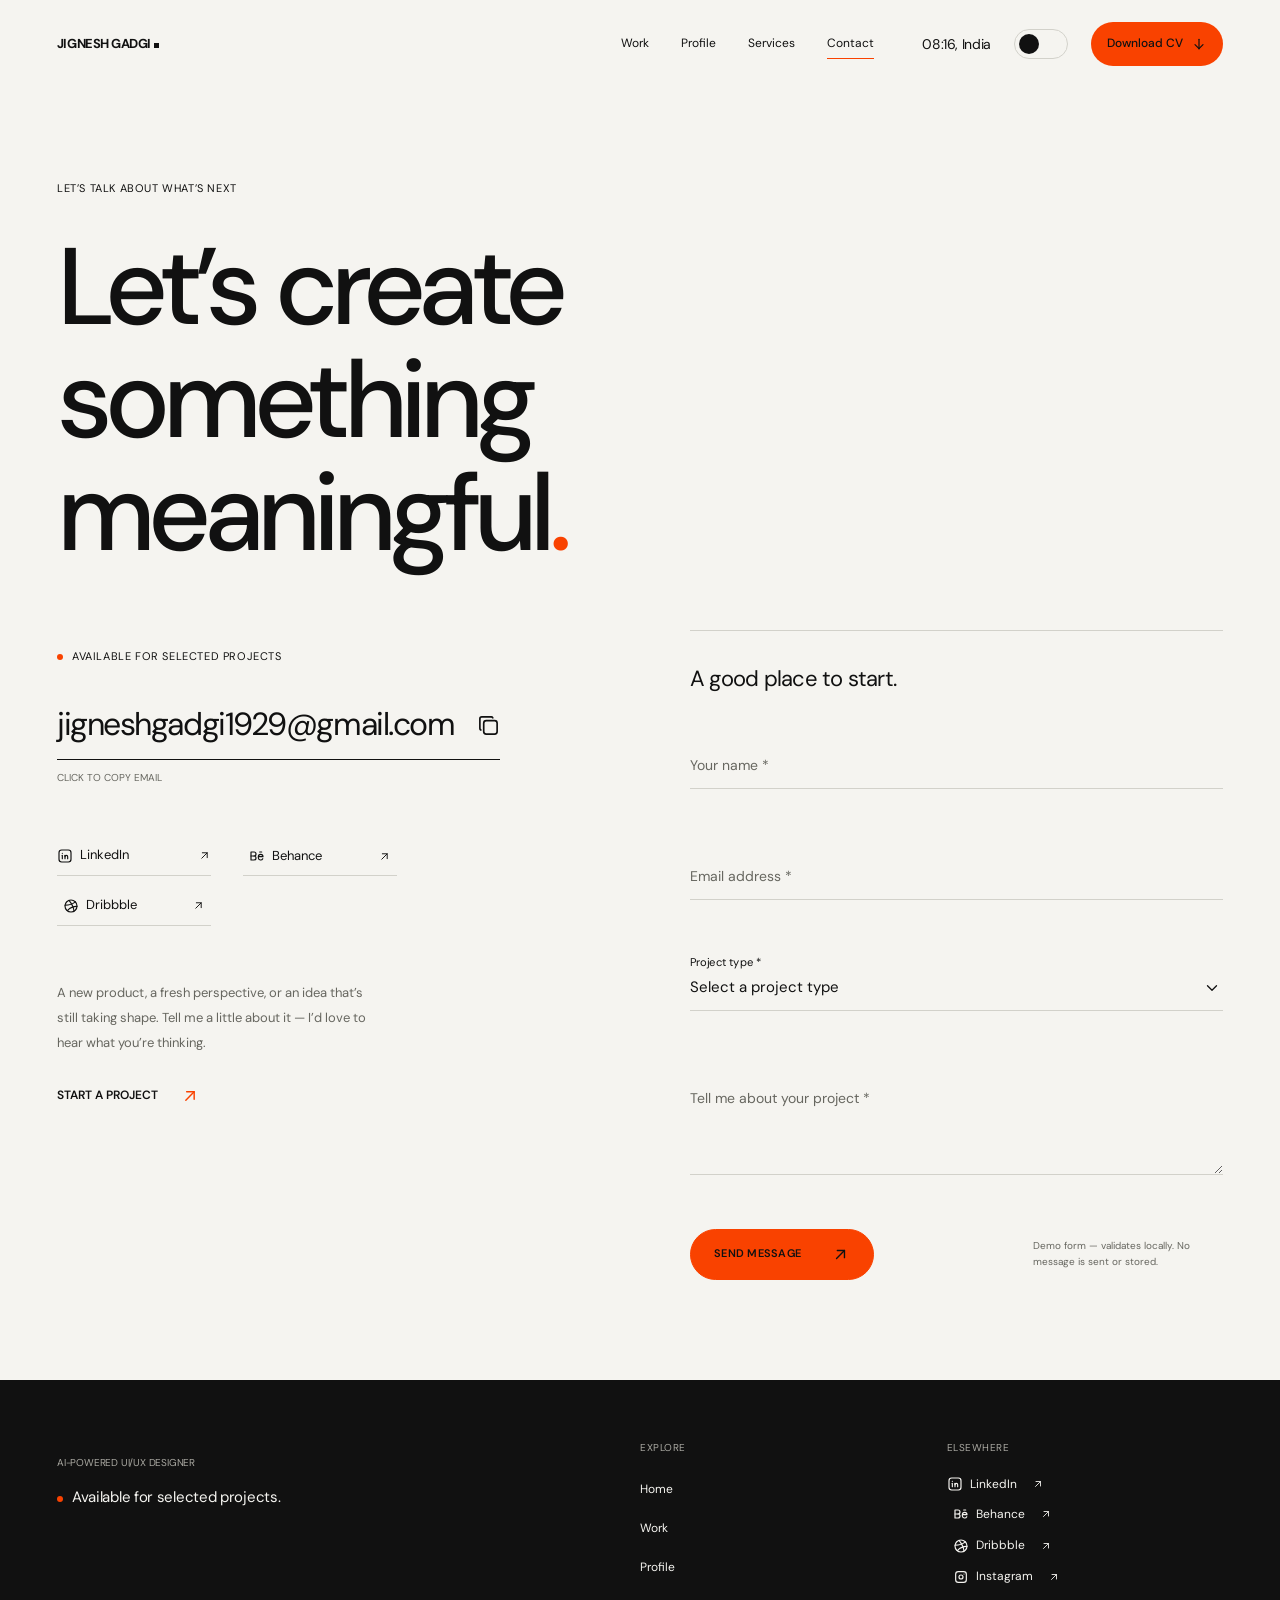
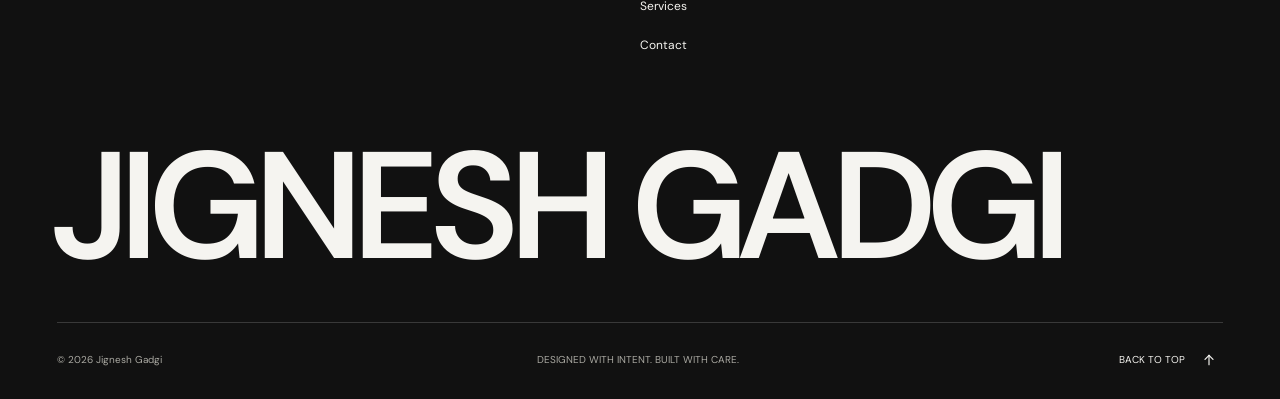
==== contact.html @ 5750a881 "first commnet" ====
<!doctype html>
<html lang="en"><head><meta charset="utf-8"><meta name="viewport" content="width=device-width,initial-scale=1"><meta name="theme-color" content="#f5f4f0"><script src="js/theme.js"></script><title>Contact — Jignesh Gadgi</title><meta name="description" content="Have a product, website, or mobile experience in mind? Start a conversation with UI/UX designer Jignesh Gadgi."><link rel="canonical" href="https://example.com/contact.html"><meta property="og:type" content="website"><meta property="og:site_name" content="Jignesh Gadgi"><meta property="og:title" content="Contact — Jignesh Gadgi"><meta property="og:description" content="Have a product, website, or mobile experience in mind? Start a conversation with UI/UX designer Jignesh Gadgi."><meta property="og:url" content="https://example.com/contact.html"><meta property="og:image" content="https://example.com/assets/images/social-preview.png"><meta property="og:image:width" content="1200"><meta property="og:image:height" content="630"><meta name="twitter:card" content="summary_large_image"><meta name="twitter:title" content="Contact — Jignesh Gadgi"><meta name="twitter:description" content="Have a product, website, or mobile experience in mind? Start a conversation with UI/UX designer Jignesh Gadgi."><meta name="twitter:image" content="https://example.com/assets/images/social-preview.png"><link rel="icon" href="assets/icons/favicon.svg" type="image/svg+xml"><link rel="preload" href="assets/fonts/dm-sans-medium.woff2" as="font" type="font/woff2" crossorigin><link rel="stylesheet" href="css/reset.css"><link rel="stylesheet" href="css/variables.css"><link rel="stylesheet" href="css/global.css"><link rel="stylesheet" href="css/navigation.css"><link rel="stylesheet" href="css/hero.css"><link rel="stylesheet" href="css/projects.css"><link rel="stylesheet" href="css/services.css"><link rel="stylesheet" href="css/profile.css"><link rel="stylesheet" href="css/contact.css"><link rel="stylesheet" href="css/footer.css"><link rel="stylesheet" href="css/responsive.css"><link rel="stylesheet" href="css/theme.css"><link rel="stylesheet" href="css/case-study.css"><link rel="stylesheet" href="css/icons.css"><link rel="stylesheet" href="css/selected-work.css">
<script type="application/ld+json">{"@context":"https://schema.org","@type":"Person","name":"Jignesh Gadgi","jobTitle":"AI-Powered UI/UX Designer","url":"https://example.com","sameAs":["https://www.linkedin.com/in/jignesh-ui-ux"],"knowsAbout":["User experience design","Product design","Design systems","Interaction design"]}</script>
<script defer src="assets/vendor/gsap.min.js"></script><script defer src="assets/vendor/ScrollTrigger.min.js"></script><script defer src="js/content.js"></script><script defer src="js/utils.js"></script><script defer src="js/navigation.js"></script><script defer src="js/animations.js"></script><script defer src="js/cursor.js"></script><script defer src="js/scroll.js"></script><script defer src="js/projects.js"></script><script defer src="js/transitions.js"></script><script defer src="js/clock.js"></script><script defer src="js/main.js"></script><noscript><style>.theme-toggle{display:none}@media(max-width:767px){.menu-toggle{display:none}.desktop-nav{display:flex;gap:12px;margin:0}.desktop-nav .nav-link{font-size:10px}.header-inner{gap:12px}}</style></noscript></head>
<body data-page="contact"><a class="skip-link" href="#main">Skip to content</a><div class="scroll-progress" aria-hidden="true"></div>
  <header class="site-header"><div class="container header-inner"><a class="wordmark" href="index.html" aria-label="Jignesh Gadgi — Home">JIGNESH GADGI<span class="wordmark-dot" aria-hidden="true"></span></a>
  <nav class="desktop-nav" aria-label="Main navigation"><a class="nav-link" href="work.html">Work</a><a class="nav-link" href="profile.html">Profile</a><a class="nav-link" href="services.html">Services</a><a class="nav-link" href="contact.html" aria-current="page">Contact</a></nav>
  <div class="header-tools"><p class="location-clock" data-location-clock aria-label="Local time in India"><time>--:--</time>, <span data-location>India</span></p><button class="theme-toggle" type="button" role="switch" aria-checked="false" aria-label="Dark mode" data-theme-toggle><span class="theme-track" aria-hidden="true"><span class="theme-thumb"></span></span></button><button class="header-cv" type="button" data-cv-unavailable title="CV coming soon">Download CV<svg aria-hidden="true" focusable="false"
  xmlns="http://www.w3.org/2000/svg"
  width="24"
  height="24"
  viewBox="0 0 24 24"
  fill="none"
  stroke="currentColor"
  stroke-width="2"
  stroke-linecap="round"
  stroke-linejoin="round"
  class="tabler-icon icon icon-tabler icons-tabler-outline icon-tabler-arrow-down"
>
  <path stroke="none" d="M0 0h24v24H0z" fill="none"/>
  <path d="M12 5l0 14" />
  <path d="M18 13l-6 6" />
  <path d="M6 13l6 6" />
</svg></button></div>
  <button class="menu-toggle" type="button" aria-expanded="false" aria-controls="mobile-menu" aria-label="Open navigation menu"><span class="menu-plus" aria-hidden="true"><svg aria-hidden="true" focusable="false"
  xmlns="http://www.w3.org/2000/svg"
  width="24"
  height="24"
  viewBox="0 0 24 24"
  fill="none"
  stroke="currentColor"
  stroke-width="2"
  stroke-linecap="round"
  stroke-linejoin="round"
  class="tabler-icon icon icon-tabler icons-tabler-outline icon-tabler-plus"
>
  <path stroke="none" d="M0 0h24v24H0z" fill="none"/>
  <path d="M12 5l0 14" />
  <path d="M5 12l14 0" />
</svg></span> MENU</button></div></header>
  <div class="mobile-menu" id="mobile-menu" hidden><nav aria-label="Mobile navigation"><a class="mobile-link" href="work.html"><span>Work</span><span class="eyebrow">01</span></a><a class="mobile-link" href="profile.html"><span>Profile</span><span class="eyebrow">02</span></a><a class="mobile-link" href="services.html"><span>Services</span><span class="eyebrow">03</span></a><a class="mobile-link" href="contact.html" aria-current="page"><span>Contact</span><span class="eyebrow">04</span></a></nav><div class="mobile-menu-bottom"><p class="eyebrow"><span class="dot"></span>AVAILABLE FOR<br>SELECTED PROJECTS</p><p class="eyebrow">THOUGHTFUL DESIGN.<br>HUMAN AT HEART.</p></div></div><div class="page-wipe" aria-hidden="true">JG.</div><div class="cursor" aria-hidden="true"></div><main id="main" tabindex="-1"><section class="page-intro contact-intro container"><p class="eyebrow ">LET’S TALK ABOUT WHAT’S NEXT</p><h1 class="contact-title"><span class="line-mask"><span class="line-inner">Let’s create</span></span><span class="line-mask"><span class="line-inner">something</span></span><span class="line-mask"><span class="line-inner">meaningful<span style="color:var(--accent)">.</span></span></span></h1></section><div class="contact-layout container"><section class="contact-aside" aria-label="Contact details"><p class="eyebrow "><span class="dot" style="background:var(--accent)"></span>AVAILABLE FOR SELECTED PROJECTS</p><button class="email-button" type="button" data-copy-email data-cursor="COPY" aria-label="Copy email address jigneshgadgi1929@gmail.com">jigneshgadgi1929@gmail.com<svg aria-hidden="true" focusable="false"
  xmlns="http://www.w3.org/2000/svg"
  width="24"
  height="24"
  viewBox="0 0 24 24"
  fill="none"
  stroke="currentColor"
  stroke-width="2"
  stroke-linecap="round"
  stroke-linejoin="round"
  class="tabler-icon icon icon-tabler icons-tabler-outline icon-tabler-copy"
>
  <path stroke="none" d="M0 0h24v24H0z" fill="none"/>
  <path d="M7 7m0 2.667a2.667 2.667 0 0 1 2.667 -2.667h8.666a2.667 2.667 0 0 1 2.667 2.667v8.666a2.667 2.667 0 0 1 -2.667 2.667h-8.666a2.667 2.667 0 0 1 -2.667 -2.667z" />
  <path d="M4.012 16.737a2.005 2.005 0 0 1 -1.012 -1.737v-10c0 -1.1 .9 -2 2 -2h10c.75 0 1.158 .385 1.5 1" />
</svg></button><span class="copy-feedback" role="status">CLICK TO COPY EMAIL</span><div class="contact-socials"><a class="social-link" href="https://www.linkedin.com/in/jignesh-ui-ux" target="_blank" rel="noopener noreferrer"><span class="social-name"><svg aria-hidden="true" focusable="false"
  xmlns="http://www.w3.org/2000/svg"
  width="24"
  height="24"
  viewBox="0 0 24 24"
  fill="none"
  stroke="currentColor"
  stroke-width="2"
  stroke-linecap="round"
  stroke-linejoin="round"
  class="tabler-icon icon icon-tabler icons-tabler-outline icon-tabler-brand-linkedin"
>
  <path stroke="none" d="M0 0h24v24H0z" fill="none"/>
  <path d="M8 11v5" />
  <path d="M8 8v.01" />
  <path d="M12 16v-5" />
  <path d="M16 16v-3a2 2 0 1 0 -4 0" />
  <path d="M3 7a4 4 0 0 1 4 -4h10a4 4 0 0 1 4 4v10a4 4 0 0 1 -4 4h-10a4 4 0 0 1 -4 -4z" />
</svg>LinkedIn</span><span class="arrow" aria-hidden="true"><svg aria-hidden="true" focusable="false"
  xmlns="http://www.w3.org/2000/svg"
  width="24"
  height="24"
  viewBox="0 0 24 24"
  fill="none"
  stroke="currentColor"
  stroke-width="2"
  stroke-linecap="round"
  stroke-linejoin="round"
  class="tabler-icon icon icon-tabler icons-tabler-outline icon-tabler-arrow-up-right"
>
  <path stroke="none" d="M0 0h24v24H0z" fill="none"/>
  <path d="M17 7l-10 10" />
  <path d="M8 7l9 0l0 9" />
</svg></span><span class="sr-only"> (opens in new tab)</span></a><button type="button" class="social-link" data-social-placeholder="Behance" aria-label="Behance profile, coming soon"><span class="social-name"><svg aria-hidden="true" focusable="false"
  xmlns="http://www.w3.org/2000/svg"
  width="24"
  height="24"
  viewBox="0 0 24 24"
  fill="none"
  stroke="currentColor"
  stroke-width="2"
  stroke-linecap="round"
  stroke-linejoin="round"
  class="tabler-icon icon icon-tabler icons-tabler-outline icon-tabler-brand-behance"
>
  <path stroke="none" d="M0 0h24v24H0z" fill="none"/>
  <path d="M3 18v-12h4.5a3 3 0 0 1 0 6a3 3 0 0 1 0 6h-4.5" />
  <path d="M3 12l4.5 0" />
  <path d="M14 13h7a3.5 3.5 0 0 0 -7 0v2a3.5 3.5 0 0 0 6.64 1" />
  <path d="M16 6l3 0" />
</svg>Behance</span><span class="arrow" aria-hidden="true"><svg aria-hidden="true" focusable="false"
  xmlns="http://www.w3.org/2000/svg"
  width="24"
  height="24"
  viewBox="0 0 24 24"
  fill="none"
  stroke="currentColor"
  stroke-width="2"
  stroke-linecap="round"
  stroke-linejoin="round"
  class="tabler-icon icon icon-tabler icons-tabler-outline icon-tabler-arrow-up-right"
>
  <path stroke="none" d="M0 0h24v24H0z" fill="none"/>
  <path d="M17 7l-10 10" />
  <path d="M8 7l9 0l0 9" />
</svg></span></button><button type="button" class="social-link" data-social-placeholder="Dribbble" aria-label="Dribbble profile, coming soon"><span class="social-name"><svg aria-hidden="true" focusable="false"
  xmlns="http://www.w3.org/2000/svg"
  width="24"
  height="24"
  viewBox="0 0 24 24"
  fill="none"
  stroke="currentColor"
  stroke-width="2"
  stroke-linecap="round"
  stroke-linejoin="round"
  class="tabler-icon icon icon-tabler icons-tabler-outline icon-tabler-brand-dribbble"
>
  <path stroke="none" d="M0 0h24v24H0z" fill="none"/>
  <path d="M12 12m-9 0a9 9 0 1 0 18 0a9 9 0 1 0 -18 0" />
  <path d="M9 3.6c5 6 7 10.5 7.5 16.2" />
  <path d="M6.4 19c3.5 -3.5 6 -6.5 14.5 -6.4" />
  <path d="M3.1 10.75c5 0 9.814 -.38 15.314 -5" />
</svg>Dribbble</span><span class="arrow" aria-hidden="true"><svg aria-hidden="true" focusable="false"
  xmlns="http://www.w3.org/2000/svg"
  width="24"
  height="24"
  viewBox="0 0 24 24"
  fill="none"
  stroke="currentColor"
  stroke-width="2"
  stroke-linecap="round"
  stroke-linejoin="round"
  class="tabler-icon icon icon-tabler icons-tabler-outline icon-tabler-arrow-up-right"
>
  <path stroke="none" d="M0 0h24v24H0z" fill="none"/>
  <path d="M17 7l-10 10" />
  <path d="M8 7l9 0l0 9" />
</svg></span></button></div><p class="contact-note">A new product, a fresh perspective, or an idea that’s still taking shape. Tell me a little about it — I’d love to hear what you’re thinking.</p><div style="margin-top:26px"><a class="text-link" href="#contact-form">START A PROJECT<span class="arrow" aria-hidden="true"><svg aria-hidden="true" focusable="false"
  xmlns="http://www.w3.org/2000/svg"
  width="24"
  height="24"
  viewBox="0 0 24 24"
  fill="none"
  stroke="currentColor"
  stroke-width="2"
  stroke-linecap="round"
  stroke-linejoin="round"
  class="tabler-icon icon icon-tabler icons-tabler-outline icon-tabler-arrow-up-right"
>
  <path stroke="none" d="M0 0h24v24H0z" fill="none"/>
  <path d="M17 7l-10 10" />
  <path d="M8 7l9 0l0 9" />
</svg></span></a></div></section><section aria-label="Project enquiry"><form class="contact-form" id="contact-form" action="#contact-form" method="get"><p class="form-intro">A good place to start.</p><noscript><p class="notice">This demo form needs JavaScript. You can use the email address alongside it.</p></noscript><div class="form-field"><label for="name">Your name <span aria-hidden="true">*</span></label><input id="name" name="name" type="text" autocomplete="name" maxlength="100" required aria-describedby="name-error" data-error="Please enter your name."><span class="field-error" id="name-error"></span></div><div class="form-field"><label for="email">Email address <span aria-hidden="true">*</span></label><input id="email" name="email" type="email" autocomplete="email" maxlength="254" required aria-describedby="email-error" data-error="Please enter your email address."><span class="field-error" id="email-error"></span></div><div class="form-field select-field"><label for="project-type">Project type <span aria-hidden="true">*</span></label><select id="project-type" name="project-type" required aria-describedby="project-type-error" data-error="Please choose a project type."><option value="">Select a project type</option><option>UI/UX design</option><option>Product design</option><option>Web design</option><option>Mobile app design</option><option>Design systems</option><option>AI-powered design</option><option>Visual / graphic design</option><option>Something else</option></select><svg aria-hidden="true" focusable="false"
  xmlns="http://www.w3.org/2000/svg"
  width="24"
  height="24"
  viewBox="0 0 24 24"
  fill="none"
  stroke="currentColor"
  stroke-width="2"
  stroke-linecap="round"
  stroke-linejoin="round"
  class="tabler-icon icon icon-tabler icons-tabler-outline icon-tabler-chevron-down"
>
  <path stroke="none" d="M0 0h24v24H0z" fill="none"/>
  <path d="M6 9l6 6l6 -6" />
</svg><span class="field-error" id="project-type-error"></span></div><div class="form-field"><label for="message">Tell me about your project <span aria-hidden="true">*</span></label><textarea id="message" name="message" rows="3" minlength="20" maxlength="5000" required aria-describedby="message-error" data-error="Please tell me about your project."></textarea><span class="field-error" id="message-error"></span></div><div class="form-bottom"><button class="button button-primary" type="submit" disabled>SEND MESSAGE<span class="arrow" aria-hidden="true"><svg aria-hidden="true" focusable="false"
  xmlns="http://www.w3.org/2000/svg"
  width="24"
  height="24"
  viewBox="0 0 24 24"
  fill="none"
  stroke="currentColor"
  stroke-width="2"
  stroke-linecap="round"
  stroke-linejoin="round"
  class="tabler-icon icon icon-tabler icons-tabler-outline icon-tabler-arrow-up-right"
>
  <path stroke="none" d="M0 0h24v24H0z" fill="none"/>
  <path d="M17 7l-10 10" />
  <path d="M8 7l9 0l0 9" />
</svg></span></button><p>Demo form — validates locally. No message is sent or stored.</p></div></form><div class="form-success" tabindex="-1" hidden><span class="success-mark" aria-hidden="true"><svg aria-hidden="true" focusable="false"
  xmlns="http://www.w3.org/2000/svg"
  width="24"
  height="24"
  viewBox="0 0 24 24"
  fill="none"
  stroke="currentColor"
  stroke-width="2"
  stroke-linecap="round"
  stroke-linejoin="round"
  class="tabler-icon icon icon-tabler icons-tabler-outline icon-tabler-check"
>
  <path stroke="none" d="M0 0h24v24H0z" fill="none"/>
  <path d="M5 12l5 5l10 -10" />
</svg></span><h2>Your brief looks good.</h2><p>This is a frontend demo. Your details passed validation, but no message has been sent or stored. Open an email draft with your brief below, or go back to keep editing.</p><a class="button button-primary" href="mailto:jigneshgadgi1929@gmail.com" data-email-draft>OPEN EMAIL DRAFT<span class="arrow" aria-hidden="true"><svg aria-hidden="true" focusable="false"
  xmlns="http://www.w3.org/2000/svg"
  width="24"
  height="24"
  viewBox="0 0 24 24"
  fill="none"
  stroke="currentColor"
  stroke-width="2"
  stroke-linecap="round"
  stroke-linejoin="round"
  class="tabler-icon icon icon-tabler icons-tabler-outline icon-tabler-arrow-up-right"
>
  <path stroke="none" d="M0 0h24v24H0z" fill="none"/>
  <path d="M17 7l-10 10" />
  <path d="M8 7l9 0l0 9" />
</svg></span></a><button type="button" class="button button-secondary" data-reset-form>BACK TO YOUR MESSAGE<span class="arrow" aria-hidden="true"><svg aria-hidden="true" focusable="false"
  xmlns="http://www.w3.org/2000/svg"
  width="24"
  height="24"
  viewBox="0 0 24 24"
  fill="none"
  stroke="currentColor"
  stroke-width="2"
  stroke-linecap="round"
  stroke-linejoin="round"
  class="tabler-icon icon icon-tabler icons-tabler-outline icon-tabler-arrow-up-right"
>
  <path stroke="none" d="M0 0h24v24H0z" fill="none"/>
  <path d="M17 7l-10 10" />
  <path d="M8 7l9 0l0 9" />
</svg></span></button></div></section></div></main><footer class="site-footer"><div class="container"><div class="footer-top"><div class="footer-about"><p class="eyebrow ">AI-POWERED UI/UX DESIGNER</p><p><span class="dot"></span>Available for selected projects.</p></div><nav class="footer-nav" aria-label="Footer navigation"><p class="eyebrow ">EXPLORE</p><a class="nav-link" href="index.html">Home</a><a class="nav-link" href="work.html">Work</a><a class="nav-link" href="profile.html">Profile</a><a class="nav-link" href="services.html">Services</a><a class="nav-link" href="contact.html">Contact</a></nav><div class="footer-socials"><p class="eyebrow ">ELSEWHERE</p><a class="social-link" href="https://www.linkedin.com/in/jignesh-ui-ux" target="_blank" rel="noopener noreferrer"><span class="social-name"><svg aria-hidden="true" focusable="false"
  xmlns="http://www.w3.org/2000/svg"
  width="24"
  height="24"
  viewBox="0 0 24 24"
  fill="none"
  stroke="currentColor"
  stroke-width="2"
  stroke-linecap="round"
  stroke-linejoin="round"
  class="tabler-icon icon icon-tabler icons-tabler-outline icon-tabler-brand-linkedin"
>
  <path stroke="none" d="M0 0h24v24H0z" fill="none"/>
  <path d="M8 11v5" />
  <path d="M8 8v.01" />
  <path d="M12 16v-5" />
  <path d="M16 16v-3a2 2 0 1 0 -4 0" />
  <path d="M3 7a4 4 0 0 1 4 -4h10a4 4 0 0 1 4 4v10a4 4 0 0 1 -4 4h-10a4 4 0 0 1 -4 -4z" />
</svg>LinkedIn</span><span class="arrow" aria-hidden="true"><svg aria-hidden="true" focusable="false"
  xmlns="http://www.w3.org/2000/svg"
  width="24"
  height="24"
  viewBox="0 0 24 24"
  fill="none"
  stroke="currentColor"
  stroke-width="2"
  stroke-linecap="round"
  stroke-linejoin="round"
  class="tabler-icon icon icon-tabler icons-tabler-outline icon-tabler-arrow-up-right"
>
  <path stroke="none" d="M0 0h24v24H0z" fill="none"/>
  <path d="M17 7l-10 10" />
  <path d="M8 7l9 0l0 9" />
</svg></span><span class="sr-only"> (opens in new tab)</span></a><button type="button" class="social-link" data-social-placeholder="Behance" aria-label="Behance profile, coming soon"><span class="social-name"><svg aria-hidden="true" focusable="false"
  xmlns="http://www.w3.org/2000/svg"
  width="24"
  height="24"
  viewBox="0 0 24 24"
  fill="none"
  stroke="currentColor"
  stroke-width="2"
  stroke-linecap="round"
  stroke-linejoin="round"
  class="tabler-icon icon icon-tabler icons-tabler-outline icon-tabler-brand-behance"
>
  <path stroke="none" d="M0 0h24v24H0z" fill="none"/>
  <path d="M3 18v-12h4.5a3 3 0 0 1 0 6a3 3 0 0 1 0 6h-4.5" />
  <path d="M3 12l4.5 0" />
  <path d="M14 13h7a3.5 3.5 0 0 0 -7 0v2a3.5 3.5 0 0 0 6.64 1" />
  <path d="M16 6l3 0" />
</svg>Behance</span><span class="arrow" aria-hidden="true"><svg aria-hidden="true" focusable="false"
  xmlns="http://www.w3.org/2000/svg"
  width="24"
  height="24"
  viewBox="0 0 24 24"
  fill="none"
  stroke="currentColor"
  stroke-width="2"
  stroke-linecap="round"
  stroke-linejoin="round"
  class="tabler-icon icon icon-tabler icons-tabler-outline icon-tabler-arrow-up-right"
>
  <path stroke="none" d="M0 0h24v24H0z" fill="none"/>
  <path d="M17 7l-10 10" />
  <path d="M8 7l9 0l0 9" />
</svg></span></button><button type="button" class="social-link" data-social-placeholder="Dribbble" aria-label="Dribbble profile, coming soon"><span class="social-name"><svg aria-hidden="true" focusable="false"
  xmlns="http://www.w3.org/2000/svg"
  width="24"
  height="24"
  viewBox="0 0 24 24"
  fill="none"
  stroke="currentColor"
  stroke-width="2"
  stroke-linecap="round"
  stroke-linejoin="round"
  class="tabler-icon icon icon-tabler icons-tabler-outline icon-tabler-brand-dribbble"
>
  <path stroke="none" d="M0 0h24v24H0z" fill="none"/>
  <path d="M12 12m-9 0a9 9 0 1 0 18 0a9 9 0 1 0 -18 0" />
  <path d="M9 3.6c5 6 7 10.5 7.5 16.2" />
  <path d="M6.4 19c3.5 -3.5 6 -6.5 14.5 -6.4" />
  <path d="M3.1 10.75c5 0 9.814 -.38 15.314 -5" />
</svg>Dribbble</span><span class="arrow" aria-hidden="true"><svg aria-hidden="true" focusable="false"
  xmlns="http://www.w3.org/2000/svg"
  width="24"
  height="24"
  viewBox="0 0 24 24"
  fill="none"
  stroke="currentColor"
  stroke-width="2"
  stroke-linecap="round"
  stroke-linejoin="round"
  class="tabler-icon icon icon-tabler icons-tabler-outline icon-tabler-arrow-up-right"
>
  <path stroke="none" d="M0 0h24v24H0z" fill="none"/>
  <path d="M17 7l-10 10" />
  <path d="M8 7l9 0l0 9" />
</svg></span></button><button type="button" class="social-link" data-social-placeholder="Instagram" aria-label="Instagram profile, coming soon"><span class="social-name"><svg aria-hidden="true" focusable="false"
  xmlns="http://www.w3.org/2000/svg"
  width="24"
  height="24"
  viewBox="0 0 24 24"
  fill="none"
  stroke="currentColor"
  stroke-width="2"
  stroke-linecap="round"
  stroke-linejoin="round"
  class="tabler-icon icon icon-tabler icons-tabler-outline icon-tabler-brand-instagram"
>
  <path stroke="none" d="M0 0h24v24H0z" fill="none"/>
  <path d="M4 8a4 4 0 0 1 4 -4h8a4 4 0 0 1 4 4v8a4 4 0 0 1 -4 4h-8a4 4 0 0 1 -4 -4z" />
  <path d="M9 12a3 3 0 1 0 6 0a3 3 0 0 0 -6 0" />
  <path d="M16.5 7.5v.01" />
</svg>Instagram</span><span class="arrow" aria-hidden="true"><svg aria-hidden="true" focusable="false"
  xmlns="http://www.w3.org/2000/svg"
  width="24"
  height="24"
  viewBox="0 0 24 24"
  fill="none"
  stroke="currentColor"
  stroke-width="2"
  stroke-linecap="round"
  stroke-linejoin="round"
  class="tabler-icon icon icon-tabler icons-tabler-outline icon-tabler-arrow-up-right"
>
  <path stroke="none" d="M0 0h24v24H0z" fill="none"/>
  <path d="M17 7l-10 10" />
  <path d="M8 7l9 0l0 9" />
</svg></span></button></div></div><p class="footer-name" aria-label="Jignesh Gadgi">JIGNESH GADGI</p><div class="footer-bottom"><span>© 2026 Jignesh Gadgi</span><span class="footer-credit">DESIGNED WITH INTENT. BUILT WITH CARE.</span><button class="back-top" data-back-top type="button">BACK TO TOP <svg aria-hidden="true" focusable="false"
  xmlns="http://www.w3.org/2000/svg"
  width="24"
  height="24"
  viewBox="0 0 24 24"
  fill="none"
  stroke="currentColor"
  stroke-width="2"
  stroke-linecap="round"
  stroke-linejoin="round"
  class="tabler-icon icon icon-tabler icons-tabler-outline icon-tabler-arrow-up"
>
  <path stroke="none" d="M0 0h24v24H0z" fill="none"/>
  <path d="M12 5l0 14" />
  <path d="M18 11l-6 -6" />
  <path d="M6 11l6 -6" />
</svg></button></div></div></footer><div class="toast" role="status" aria-live="polite"></div></body></html>
---- css/variables.css ----
﻿@font-face { font-family: 'DM Sans'; src: url('../assets/fonts/dm-sans-regular.woff2') format('woff2'); font-weight: 400; font-style: normal; font-display: swap; }
@font-face { font-family: 'DM Sans'; src: url('../assets/fonts/dm-sans-medium.woff2') format('woff2'); font-weight: 500; font-style: normal; font-display: swap; }
@font-face { font-family: 'DM Sans'; src: url('../assets/fonts/dm-sans-semibold.woff2') format('woff2'); font-weight: 600; font-style: normal; font-display: swap; }
@font-face { font-family: 'DM Sans'; src: url('../assets/fonts/dm-sans-bold.woff2') format('woff2'); font-weight: 700; font-style: normal; font-display: swap; }

:root {
    --font-heading: 'Space Grotesk', Arial, Helvetica, sans-serif;
    --font-body: 'JetBrains Mono', 'Courier New', monospace;
    --ink: #111;
    --paper: #f5f4f0;
    --secondary: #eae9e4;
    --muted: #676760;
    --line: #d2d1ca;
    --accent: #f94200;
    --container: 1440px;
    --gutter: clamp(24px, 4.45vw, 64px);
    --grid-columns: 12;
    --section-space: clamp(88px, 10vw, 160px);
    --ease: cubic-bezier(.22, 1, .36, 1)
}
---- css/global.css ----
body {
    background: var(--paper);
    color: var(--ink);
    font-family: var(--font-sans);
    font-size: 16px;
    line-height: 1.6;
    -webkit-font-smoothing: antialiased
}

body.menu-open {
    overflow: hidden
}

button {
    background: none
}

button:disabled {
    cursor: wait
}

a,
button,
input,
textarea,
select {
    touch-action: manipulation
}

:focus-visible {
    outline: 2px solid #348522;
    outline-offset: 6px
}

input:focus-visible,
textarea:focus-visible,
select:focus-visible {
    outline-offset: 0
}

.container {
    width: min(100%, var(--container));
    margin-inline: auto;
    padding-inline: var(--gutter)
}

.section {
    padding-block: var(--section-space)
}

.eyebrow {
    font-family: var(--font-sans);
    font-size: 11px;
    font-weight: 400;
    letter-spacing: .055em;
    line-height: 1.5;
    text-transform: uppercase
}

.muted {
    color: var(--muted)
}

.dot {
    display: inline-block;
    width: 6px;
    height: 6px;
    margin-right: 9px;
    background: var(--accent);
    border-radius: 50%;
    box-shadow: 0 0 0 3px rgb(249 66 0 / 12%)
}

.arrow {
    display: inline-block;
    font-family: Arial, sans-serif;
    font-weight: 400
}

.section-heading {
    font-size: clamp(42px, 6.4vw, 90px);
    font-weight: 600;
    letter-spacing: -.065em;
    line-height: 1.05
}

.section-top {
    display: flex;
    align-items: flex-end;
    justify-content: space-between;
    gap: 32px;
    margin-bottom: 48px
}

.section-top .eyebrow {
    margin-bottom: 18px
}

.section-top p {
    max-width: 305px;
    font-size: 14px;
    line-height: 1.7
}

.section-index {
    vertical-align: top;
    display: inline-block;
    font-family: var(--font-sans);
    font-size: 13px;
    letter-spacing: 0;
    margin: 10px 0 0 10px
}

.button {
    display: inline-flex;
    align-items: center;
    justify-content: space-between;
    gap: 30px;
    padding: 15px 23px;
    border-radius: 40px;
    border: 1px solid var(--ink);
    font-size: 11px;
    font-weight: 600;
    letter-spacing: .025em;
    white-space: nowrap;
    transition: background .35s, color .35s, box-shadow .35s
}

.button-primary {
    background: var(--ink);
    color: var(--paper)
}

.button-primary:hover {
    background: #34352f
}

.button-secondary:hover {
    background: var(--ink);
    color: var(--paper)
}

.button .arrow {
    font-size: 19px;
    line-height: 1;
    transition: transform .35s var(--ease)
}

.button:hover .arrow {
    transform: translate(3px, -2px)
}

.button:active {
    box-shadow: inset 0 0 0 2px var(--accent)
}

.text-link {
    display: inline-flex;
    align-items: center;
    gap: 22px;
    font-size: 12px;
    font-weight: 600;
    padding-bottom: 5px;
    position: relative
}

.text-link::after,
.nav-link::after {
    content: '';
    position: absolute;
    bottom: 0;
    left: 0;
    width: 100%;
    height: 1px;
    background: currentColor;
    transform: scaleX(0);
    transform-origin: left;
    transition: transform .35s var(--ease)
}

.text-link:hover::after,
.nav-link:hover::after {
    transform: scaleX(1)
}

.text-link .arrow {
    font-size: 20px;
    transition: transform .3s
}

.text-link:hover .arrow {
    transform: translate(3px, -3px)
}

.skip-link {
    position: fixed;
    top: 8px;
    left: 12px;
    z-index: 1000;
    padding: 12px 20px;
    background: var(--ink);
    color: white;
    transform: translateY(-160%)
}

.skip-link:focus {
    transform: none
}

.page-intro {
    padding-top: 180px;
    padding-bottom: 70px
}

.page-intro .eyebrow {
    margin-bottom: 34px
}

.page-title {
    font-size: clamp(70px, 13vw, 180px);
    line-height: .98;
    font-weight: 600;
    letter-spacing: -.075em
}

.page-deck {
    font-size: clamp(18px, 2.2vw, 27px);
    line-height: 1.5;
    letter-spacing: -.035em;
    max-width: 580px;
    margin-top: 38px
}

.intro-bottom {
    display: flex;
    align-items: flex-end;
    justify-content: space-between;
    gap: 32px
}

.rule {
    border-top: 1px solid var(--line)
}

.split-section {
    display: grid;
    grid-template-columns: 1fr 2fr;
    gap: 60px
}

.large-copy {
    font-size: clamp(26px, 3.4vw, 47px);
    line-height: 1.35;
    letter-spacing: -.045em;
    font-weight: 400
}

.body-copy {
    max-width: 650px;
    color: var(--muted);
    line-height: 1.85
}

.body-copy p+p {
    margin-top: 24px
}

.pill {
    display: inline-block;
    border: 1px solid var(--line);
    border-radius: 30px;
    padding: 7px 13px;
    font-size: 10px
}

.tag-row {
    display: flex;
    flex-wrap: wrap;
    gap: 7px
}

.scroll-progress {
    position: fixed;
    top: 0;
    left: 0;
    width: 100%;
    height: 2px;
    background: var(--ink);
    transform: scaleX(0);
    transform-origin: left;
    z-index: 120;
    pointer-events: none
}

.cursor {
    display: none;
    position: fixed;
    top: 0;
    left: 0;
    z-index: 150;
    pointer-events: none;
    width: 12px;
    height: 12px;
    margin: -6px;
    border-radius: 50%;
    background: var(--ink);
    color: var(--paper);
    align-items: center;
    justify-content: center;
    font: 10px Manrope, Arial, sans-serif;
    opacity: 0
}

.cursor.active {
    display: flex
}

.cursor.is-label {
    background: var(--accent);
    color: var(--ink)
}

.page-wipe {
    position: fixed;
    inset: 0;
    background: var(--ink);
    z-index: 200;
    pointer-events: none;
    transform: translateY(101%);
    display: grid;
    place-items: center;
    color: var(--paper);
    font-size: 40px;
    letter-spacing: -3px
}

.loader {
    display: none;
    position: fixed;
    inset: 0;
    z-index: 210;
    background: var(--ink);
    color: var(--paper);
    padding: var(--gutter);
    align-items: center;
    justify-content: center
}

.loader-mark {
    font-size: 90px;
    letter-spacing: -9px
}

.loader-bottom {
    position: absolute;
    bottom: 40px;
    left: var(--gutter);
    right: var(--gutter);
    display: flex;
    justify-content: space-between
}

.loader-line {
    position: absolute;
    bottom: 0;
    height: 3px;
    background: var(--accent);
    left: 0;
    width: 0
}

.toast {
    position: fixed;
    left: 50%;
    bottom: 28px;
    transform: translate(-50%, 20px);
    padding: 15px 24px;
    border-radius: 40px;
    background: var(--ink);
    color: white;
    font-size: 13px;
    max-width: calc(100% - 32px);
    width: max-content;
    opacity: 0;
    visibility: hidden;
    z-index: 160;
    box-shadow: 0 4px 24px #0002
}

.toast.visible {
    opacity: 1;
    visibility: visible;
    transform: translate(-50%, 0)
}

.line-mask {
    display: block;
    overflow: hidden;
    padding-bottom: .12em;
    margin-bottom: -.12em
}

.line-inner {
    display: block
}

.word-mask {
    display: inline-block;
    overflow: hidden;
    vertical-align: top;
    padding-bottom: .15em;
    margin-bottom: -.15em
}

.word-inner {
    display: inline-block
}

.character {
    display: inline-block
}

.sr-only {
    position: absolute;
    width: 1px;
    height: 1px;
    padding: 0;
    margin: -1px;
    overflow: hidden;
    clip: rect(0, 0, 0, 0);
    white-space: nowrap;
    border: 0
}

.empty-space {
    height: 20px
}

noscript .notice {
    padding: 12px;
    background: var(--secondary);
    text-align: center;
    font-size: 12px
}

.notice {
    font-size: 12px;
    line-height: 1.65;
    color: var(--muted)
}.page-wipe{visibility:hidden}
---- css/navigation.css ----
.site-header{position:fixed;top:0;left:0;width:100%;z-index:100;transition:background .35s,border-color .35s;border-bottom:1px solid transparent}.site-header.scrolled{background:rgb(245 244 240 / 97%);border-color:var(--line)}.header-inner{height:88px;display:flex;align-items:center;justify-content:space-between;gap:28px}.wordmark{font-size:13px;font-weight:800;letter-spacing:-.035em;white-space:nowrap}.wordmark-dot{display:inline-block;width:5px;height:5px;background:var(--ink);margin-left:3px}.desktop-nav{display:flex;align-items:center;gap:32px;margin-left:auto;margin-right:70px}.nav-link{position:relative;padding:5px 0;font-size:12px;transition:opacity .3s,transform .3s}.nav-link:hover{transform:translateY(-2px)}.nav-link[aria-current=page]::after{transform:scaleX(1)}.availability{font-size:9px;white-space:nowrap}.availability .dot{background:#4f8b40;box-shadow:none;width:5px;height:5px}.menu-toggle{display:none;align-items:center;gap:10px;font-size:11px;letter-spacing:.06em;min-height:44px}.menu-plus{font-size:24px;display:inline-block;transition:transform .4s}.menu-toggle[aria-expanded=true] .menu-plus{transform:rotate(45deg)}.mobile-menu{display:none;position:fixed;inset:0;z-index:99;background:var(--ink);color:var(--paper);padding:125px var(--gutter) 32px;flex-direction:column;justify-content:space-between}.mobile-menu[hidden]{display:none!important}.mobile-menu nav{display:flex;flex-direction:column}.mobile-link{display:flex;align-items:center;justify-content:space-between;font-size:clamp(45px,10vw,76px);line-height:1.4;letter-spacing:-.055em;border-bottom:1px solid #ffffff26}.mobile-link .eyebrow{font-size:11px;opacity:.4}.mobile-menu-bottom{display:flex;justify-content:space-between;gap:20px}.menu-open .site-header{color:var(--paper);background:transparent;border-color:transparent}.menu-open .wordmark-dot{background:var(--paper)}
---- css/hero.css ----
.hero{position:relative;min-height:min(960px,100svh);padding-top:clamp(145px,13vw,190px);padding-bottom:28px;display:flex;flex-direction:column}.hero-topline{display:flex;justify-content:space-between;align-items:center;margin-bottom:42px}.hero-topline .edition{color:var(--muted);font-size:10px}.hero-title{font-size:clamp(65px,9.15vw,132px);font-weight:600;line-height:1.02;letter-spacing:-.06em;position:relative;z-index:1;width:max-content;max-width:100%}.hero-title .outline-word{color:var(--muted)}.hero-bottom{display:grid;grid-template-columns:1fr 1fr;align-items:end;gap:50px;margin-top:46px;margin-bottom:64px}.hero-description{font-size:17px;line-height:1.8;max-width:450px;letter-spacing:-.025em}.hero-actions{display:flex;align-items:center;gap:24px;flex-wrap:wrap}.hero-actions .text-link{font-size:10px;gap:12px}.hero-meta{display:flex;justify-content:space-between;align-items:center;border-top:1px solid var(--line);padding-top:20px;margin-top:auto;gap:20px}.hero-meta-group{display:flex;gap:40px}.hero-meta .eyebrow{font-size:10px}.hero-meta .scroll-cue{display:flex;gap:14px;align-items:center}.hero-art{position:absolute;right:var(--gutter);top:180px;width:260px;height:240px;pointer-events:none}.hero-art canvas{width:100%;height:100%;position:absolute;inset:0}.hero-art .art-fallback{width:100%;height:100%;object-fit:contain;opacity:.5}.hero-art.ready .art-fallback{display:none}.art-caption{position:absolute;bottom:2px;right:0;font-size:8px;letter-spacing:.12em;color:var(--muted)}.home-work{padding-top:100px}.intro-statement{padding-top:90px;border-top:1px solid var(--line)}.intro-statement .large-copy{max-width:900px}.intro-statement .text-link{margin-top:35px}.intro-statement .eyebrow{margin-top:8px}.testimonial{background:var(--secondary);padding-block:90px}.testimonial-inner{display:grid;grid-template-columns:1fr 2fr;gap:60px}.testimonial blockquote{font-size:clamp(27px,3.3vw,45px);line-height:1.35;letter-spacing:-.045em}.quote-mark{font-size:80px;line-height:.8;margin-bottom:22px;display:block;font-family: var(--font-sans)}.quote-credit{display:flex;align-items:center;gap:15px;margin-top:30px;font-size:11px}.quote-credit::before{content:'';height:1px;width:28px;background:var(--ink)}.quote-label{font-size:10px;color:var(--muted);margin-top:12px}
---- css/projects.css ----
.project-grid{display:grid;grid-template-columns:1fr 1fr;gap:65px 24px}.project-card{min-width:0}.project-link{display:block}.project-visual{position:relative;overflow:hidden;background:var(--secondary);aspect-ratio:1.32}.project-visual img{height:100%;width:100%;object-fit:cover;transition:filter .5s}.project-image-motion{height:100%;width:100%}.project-badge{position:absolute;top:20px;left:20px;font-size:9px;letter-spacing:.025em;background:var(--paper);border-radius:20px;padding:7px 12px}.project-open{position:absolute;right:20px;bottom:20px;width:38px;height:38px;display:grid;place-items:center;background:var(--paper);border-radius:50%;font-size:20px;transform:translateY(65px);transition:transform .4s var(--ease)}.project-link:hover .project-open,.project-link:focus-visible .project-open{transform:translateY(0)}.project-caption{padding-top:20px;border-bottom:1px solid var(--line);padding-bottom:21px;position:relative}.project-caption::after{content:'';position:absolute;bottom:-1px;left:0;width:100%;height:1px;background:var(--ink);transform:scaleX(0);transform-origin:left;transition:transform .6s var(--ease)}.project-link:hover .project-caption::after{transform:scaleX(1)}.project-heading{display:flex;align-items:baseline;justify-content:space-between;gap:15px}.project-heading h3{font-size:clamp(24px,2.4vw,35px);line-height:1.2;letter-spacing:-.055em;font-weight:600}.project-heading>.arrow{font-size:25px}.project-subline{display:flex;align-items:center;justify-content:space-between;gap:16px;margin-top:12px;color:var(--muted);font-size:10px}.project-description{font-size:12px;color:var(--muted);margin-top:10px}.project-services{margin-top:13px;font-size:9px;color:var(--muted)}.project-number{font-family: var(--font-sans);font-size:11px;margin-right:12px;vertical-align:middle;letter-spacing:0;color:var(--muted)}.archive-bottom{display:flex;justify-content:space-between;align-items:center;padding-top:40px}.archive-bottom .notice{font-size:10px}.view-toggle{display:flex;gap:4px;border:1px solid var(--line);border-radius:40px;padding:4px;flex-shrink:0}.view-toggle button{border-radius:30px;display:flex;align-items:center;gap:9px;padding:10px 17px;font-size:10px}.view-toggle button[aria-pressed=true]{background:var(--ink);color:var(--paper)}.view-toggle svg{width:12px;height:12px}.archive-controls{display:flex;align-items:center;justify-content:space-between;padding:24px 0;border-top:1px solid var(--line);margin-bottom:24px}.archive-controls .eyebrow{color:var(--muted)}.project-grid.is-list{grid-template-columns:1fr;gap:0}.is-list .project-link{display:grid;grid-template-columns:170px 1fr;gap:35px;align-items:center;padding:25px 0;border-bottom:1px solid var(--line)}.is-list .project-visual{aspect-ratio:1.5}.is-list .project-badge,.is-list .project-open{display:none}.is-list .project-caption{border:0;padding:0}.is-list .project-heading h3{font-size:clamp(28px,4vw,54px)}.is-list .project-description,.is-list .project-services{display:none}.is-list .project-subline{margin-top:15px}.project-intro{padding-top:162px;padding-bottom:55px}.back-link{margin-bottom:38px}.project-intro h1{font-size:clamp(52px,7.7vw,110px);line-height:1.05;letter-spacing:-.065em;font-weight:600}.project-intro .project-lead{font-size:clamp(20px,2.5vw,32px);letter-spacing:-.04em;margin-top:24px}.project-facts{display:grid;grid-template-columns:1fr 1fr 2fr;gap:28px;border-top:1px solid var(--line);padding-top:25px;margin-top:48px}.project-facts dt{margin-bottom:10px;color:var(--muted)}.project-facts dd{font-size:12px}.case-hero{overflow:hidden;background:var(--secondary)}.case-hero img{width:100%;height:auto;aspect-ratio:1.65;object-fit:cover}.case-section{display:grid;grid-template-columns:1fr 2fr;gap:60px;padding:75px 0;border-bottom:1px solid var(--line)}.case-section h2{font-size:clamp(27px,3vw,40px);font-weight:500;letter-spacing:-.045em;line-height:1.25;margin-bottom:20px}.case-section p{font-size:17px;line-height:1.9;color:var(--muted);max-width:690px}.case-principles{display:grid;grid-template-columns:repeat(3,1fr);gap:30px;padding:60px 0 90px}.case-principles article{border-top:1px solid var(--ink);padding-top:20px}.case-principles h3{font-size:23px;font-weight:500;letter-spacing:-.04em;line-height:1.4;margin-top:28px}.next-project{background:var(--secondary);padding-block:65px}.next-project-link{display:flex;justify-content:space-between;align-items:center;margin-top:22px}.next-project h2{font-size:clamp(36px,6vw,80px);line-height:1.1;letter-spacing:-.06em;font-weight:500}.next-project .arrow{font-size:60px}

/* Accessible native dialog, enhanced from an ordinary image link. */
.image-dialog{width:calc(100% - 40px);max-width:1200px;max-height:92svh;margin:auto;padding:18px;border:0;background:var(--paper);color:var(--ink)}.image-dialog::backdrop{background:rgb(17 17 17 / 85%)}.image-dialog-top{display:flex;justify-content:space-between;align-items:center;gap:20px;margin-bottom:15px}.image-dialog-top .eyebrow{font-size:10px}.image-dialog-top button{display:flex;align-items:center;gap:12px;font-size:10px;min-height:32px}.image-dialog-top button span{font-size:23px}.image-dialog>img{width:100%;max-height:80svh;object-fit:contain}.case-hero>a{display:block}
---- css/services.css ----
.services-intro .page-title {
    font-size: clamp(75px, 12.5vw, 170px)
}

.service-list {
    border-top: 1px solid var(--line)
}

.service-row {
    border-bottom: 1px solid var(--line);
    transition: background .4s
}

.service-row summary {
    list-style: none;
    cursor: pointer;
    display: grid;
    grid-template-columns: 65px 1fr 50px;
    align-items: center;
    gap: 20px;
    padding: 33px 12px
}

.service-row summary::-webkit-details-marker {
    display: none
}

.service-row summary h2,
.service-row summary h3 {
    font-size: clamp(28px, 4.1vw, 58px);
    font-weight: 500;
    letter-spacing: -.055em;
    line-height: 1.2
}

.service-row summary>.arrow {
    font-size: 35px;
    justify-self: end;
    transition: transform .4s
}

.service-row[open] summary>.arrow {
    transform: rotate(90deg)
}

.service-row:hover {
    background: var(--secondary)
}

.service-body {
    padding: 0 75px 35px 97px;
    max-width: 840px
}

.service-body h3 {
    font-size: 20px;
    font-weight: 500;
    letter-spacing: -.03em;
    margin-bottom: 14px
}

.service-body p {
    color: var(--muted);
    font-size: 15px;
    line-height: 1.85
}

.service-body .eyebrow {
    font-size: 10px;
    margin-top: 20px
}

.home-services .section-top {
    margin-bottom: 35px
}

.home-services .service-row summary {
    padding-block: 26px
}

.home-services .service-row summary h3 {
    font-size: clamp(28px, 3.9vw, 52px)
}

.process-grid {
    display: grid;
    grid-template-columns: repeat(4, 1fr);
    gap: 30px;
    margin-top: 50px
}

.process-item {
    border-top: 1px solid var(--line);
    padding-top: 18px
}

.process-item h3 {
    font-size: 23px;
    letter-spacing: -.045em;
    margin-top: 35px;
    font-weight: 500
}

.process-item p {
    font-size: 13px;
    color: var(--muted);
    margin-top: 15px;
    line-height: 1.8
}
---- css/profile.css ----
.profile-title {
    font-size: clamp(46px, 6.7vw, 94px);
    line-height: 1.1;
    letter-spacing: -.065em;
    font-weight: 500
}

.profile-intro .page-deck {
    margin-left: auto;
    margin-top: 45px;
    max-width: 590px
}

.profile-art {
    background: #e5e3db;
    display: grid;
    grid-template-columns: 1.2fr 1fr;
    min-height: 470px;
    margin-top: 15px
}

.profile-art-visual {
    position: relative;
    overflow: hidden;
    display: grid;
    place-items: center;
    background: var(--ink);
    color: var(--paper)
}

.profile-monogram {
    font-size: clamp(160px, 25vw, 350px);
    font-weight: 600;
    letter-spacing: -.13em;
    line-height: 1;
    padding-right: .13em
}

.profile-art-visual::before {
    content: '';
    position: absolute;
    width: 65%;
    aspect-ratio: 1;
    border: 1px solid #ffffff30;
    border-radius: 50%;
    transform: rotate(-25deg) scaleY(.6)
}

.profile-art-visual::after {
    content: 'HUMAN IDEAS. DIGITAL POSSIBILITIES.';
    position: absolute;
    left: 28px;
    bottom: 25px;
    font: 9px 'Courier New', monospace;
    letter-spacing: .1em
}

.profile-art-copy {
    padding: 55px;
    display: flex;
    flex-direction: column;
    justify-content: space-between
}

.profile-art-copy h2 {
    font-size: clamp(27px, 3.2vw, 43px);
    font-weight: 500;
    letter-spacing: -.045em;
    line-height: 1.3
}

.profile-art-copy p {
    font-size: 14px;
    line-height: 1.85;
    color: var(--muted);
    margin-top: 28px
}

.profile-stats {
    display: flex;
    gap: 50px;
    margin-top: 35px
}

.profile-stat strong {
    font-size: 42px;
    font-weight: 500;
    letter-spacing: -.06em;
    display: block
}

.profile-stat span {
    font-size: 9px
}

.timeline {
    position: relative;
    padding-left: 35px
}

.timeline-track {
    position: absolute;
    left: 0;
    top: 8px;
    bottom: 15px;
    width: 1px;
    background: var(--line)
}

.timeline-progress {
    position: absolute;
    inset: 0;
    background: var(--ink);
    transform-origin: top;
    transform: scaleY(0)
}

.timeline-item {
    padding-bottom: 50px;
    position: relative
}

.timeline-item:last-child {
    padding-bottom: 0
}

.timeline-item::before {
    content: '';
    position: absolute;
    left: -38px;
    top: 8px;
    width: 7px;
    height: 7px;
    border-radius: 50%;
    background: var(--ink);
    border: 2px solid var(--paper);
    box-shadow: 0 0 0 1px var(--ink)
}

.timeline-item h3 {
    font-size: 32px;
    letter-spacing: -.05em;
    font-weight: 500;
    margin: 15px 0 8px
}

.timeline-item .role {
    font-size: 12px;
    margin-bottom: 14px
}

.timeline-item p {
    font-size: 14px;
    color: var(--muted);
    max-width: 570px;
    line-height: 1.8
}

.skills-grid {
    display: grid;
    grid-template-columns: 1fr 1fr;
    gap: 0 40px
}

.skill-item {
    padding: 23px 0;
    border-top: 1px solid var(--line);
    font-size: 15px;
    display: flex;
    justify-content: space-between;
    gap: 15px;
    transition: padding .3s, color .3s
}

.skill-item:hover {
    padding-left: 10px;
    color: #48743c
}

.skill-item .eyebrow {
    color: var(--muted);
    font-size: 9px
}
---- css/contact.css ----
.contact-intro {
    padding-bottom: 60px
}

.contact-title {
    font-size: clamp(55px, 8.5vw, 120px);
    line-height: 1.04;
    font-weight: 500;
    letter-spacing: -.07em
}

.contact-layout {
    display: grid;
    grid-template-columns: 1fr 1fr;
    gap: 100px;
    padding-bottom: 100px
}

.contact-layout > * {
    min-width: 0;
}

.contact-aside {
    padding-top: 18px
}

.contact-aside>.eyebrow {
    margin-bottom: 30px
}

.email-button {
    font-size: clamp(20px, 2.5vw, 33px);
    letter-spacing: -.045em;
    border-bottom: 1px solid var(--ink);
    padding: 5px 0 8px;
    display: flex;
    gap: 22px;
    align-items: center
}

.email-button .arrow {
    font-size: 23px
}

.copy-feedback {
    display: inline-block;
    font-size: 10px;
    margin-top: 10px;
    min-height: 20px;
    color: var(--muted)
}

.contact-socials {
    margin-top: 55px;
    display: grid;
    grid-template-columns: 1fr 1fr;
    gap: 18px 32px;
    max-width: 340px
}

.contact-socials .social-link {
    text-align: left;
    display: flex;
    justify-content: space-between;
    font-size: 13px;
    border-bottom: 1px solid var(--line);
    padding-bottom: 9px
}

.contact-note {
    margin-top: 55px;
    max-width: 325px;
    font-size: 13px;
    line-height: 1.9;
    color: var(--muted)
}

.contact-form {
    border-top: 1px solid var(--line);
    padding-top: 30px
}

.form-intro {
    font-size: 22px;
    letter-spacing: -.035em;
    margin-bottom: 28px
}

.form-field {
    position: relative;
    margin-bottom: 25px;
    padding-top: 18px
}

.form-field label {
    position: absolute;
    left: 0;
    top: 30px;
    color: var(--muted);
    font-size: 14px;
    pointer-events: none;
    transform-origin: left;
    transition: transform .25s, color .25s
}

.form-field:focus-within label,
.form-field.has-value label,
.form-field.select-field label {
    transform: translateY(-25px) scale(.8);
    color: var(--ink)
}

.form-field input,
.form-field textarea,
.form-field select {
    border: 0;
    border-bottom: 1px solid var(--line);
    background: transparent;
    width: 100%;
    padding: 11px 0;
    color: var(--ink);
    border-radius: 0;
    font-size: 15px;
    transition: border-color .25s
}

.form-field textarea {
    min-height: 100px;
    max-height: 400px
}

.form-field input:focus,
.form-field textarea:focus,
.form-field select:focus {
    outline: none;
    border-color: var(--ink);
    box-shadow: 0 1px 0 var(--ink)
}

.form-field [aria-invalid=true] {
    border-color: #a12e23
}

.field-error {
    display: block;
    font-size: 11px;
    line-height: 1.4;
    color: #a12e23;
    margin-top: 6px;
    min-height: 15px
}

.form-bottom {
    display: flex;
    align-items: center;
    gap: 25px;
    justify-content: space-between
}

.form-bottom p {
    font-size: 10px;
    line-height: 1.6;
    color: var(--muted);
    max-width: 190px
}

.form-success {
    padding: 38px 28px;
    background: var(--secondary);
    border: 1px solid var(--line)
}

.form-success h2 {
    font-size: 31px;
    letter-spacing: -.05em;
    font-weight: 500;
    margin: 20px 0 14px
}

.form-success p {
    font-size: 14px;
    line-height: 1.8;
    color: var(--muted)
}

.form-success .button {
    margin-top: 24px
}

.success-mark {
    width: 44px;
    height: 44px;
    display: grid;
    place-items: center;
    background: var(--accent);
    border-radius: 50%;
    font-size: 23px
}
---- css/footer.css ----
.contact-band {
    padding-block: 100px
}

.contact-band-top {
    display: flex;
    justify-content: space-between;
    align-items: center;
    margin-bottom: 25px
}

.contact-band h2 {
    font-size: clamp(54px, 9.5vw, 135px);
    line-height: 1.08;
    letter-spacing: -.07em;
    font-weight: 500
}

.contact-band-link {
    display: flex;
    justify-content: space-between;
    align-items: center;
    gap: 20px
}

.contact-band-link>.arrow {
    display: grid;
    place-items: center;
    border: 1px solid var(--ink);
    border-radius: 50%;
    width: 90px;
    height: 90px;
    flex-shrink: 0;
    font-size: 49px;
    transition: background .4s, transform .4s
}

.contact-band-link:hover>.arrow {
    background: var(--accent);
    transform: rotate(45deg)
}

.contact-band-bottom {
    display: flex;
    align-items: center;
    justify-content: space-between;
    margin-top: 35px
}

.contact-band-bottom p {
    font-size: 13px;
    color: var(--muted)
}

.site-footer {
    background: var(--ink);
    color: var(--paper);
    padding: 60px 0 24px;
    overflow: hidden
}

.footer-top {
    display: grid;
    grid-template-columns: 2fr 1fr 1fr;
    gap: 30px;
    padding-bottom: 60px
}

.footer-top .eyebrow {
    color: #aaa9a2;
    font-size: 10px
}

.footer-about p {
    font-size: 15px;
    letter-spacing: -.02em;
    margin-top: 15px
}

.footer-nav,
.footer-socials {
    display: flex;
    flex-direction: column;
    align-items: flex-start;
    gap: 10px;
    font-size: 12px
}

.footer-nav .eyebrow,
.footer-socials .eyebrow {
    margin-bottom: 10px
}

.social-link {
    transition: opacity .3s;
    display: inline-flex;
    align-items: center;
    gap: 15px;
    font-size: 12px
}

.social-link:hover {
    opacity: .6
}

.footer-name {
    font-size: clamp(54px, 11.85vw, 169px);
    letter-spacing: -.073em;
    line-height: 1.13;
    font-weight: 600;
    white-space: nowrap;
    margin-left: -.045em
}

.footer-bottom {
    display: flex;
    align-items: center;
    justify-content: space-between;
    gap: 25px;
    border-top: 1px solid #ffffff2b;
    padding-top: 22px;
    margin-top: 30px;
    font-size: 10px;
    color: #aaa9a2
}

.back-top {
    font-size: 10px;
    color: var(--paper);
    display: flex;
    gap: 16px;
    align-items: center;
    min-height: 30px
}
---- css/responsive.css ----
@media(min-width:1440px) {
    .hero-art {
        right: 70px;
        top: 190px;
        width: 290px;
        height: 260px
    }

    .hero {
        min-height: 850px
    }

    .hero-bottom {
        margin-top: 55px
    }
}

@media(max-width:1150px) {
    .desktop-nav {
        margin-right: 10px;
        gap: 24px
    }

    .availability {
        font-size: 8px
    }

    .hero-art {
        width: 205px;
        height: 200px;
        top: 150px
    }

    .hero-bottom {
        gap: 30px
    }

    .hero-actions {
        gap: 16px
    }

    .hero-actions .button {
        padding-inline: 18px;
        gap: 18px
    }

    .hero-description {
        font-size: 15px
    }

    .hero-meta-group {
        gap: 22px
    }

    .contact-layout {
        gap: 65px
    }
}

@media(min-width:768px) and (max-width:1023px) {
    .header-inner>.availability {
        display: none
    }

    .desktop-nav {
        margin-right: 0
    }

    .hero {
        min-height: 800px;
        padding-top: 175px
    }

    .hero-art {
        top: 167px;
        width: 165px;
        height: 165px
    }

    .hero-bottom {
        margin-top: 55px;
        grid-template-columns: 1fr 1fr
    }

    .hero-actions {
        align-items: flex-start;
        flex-direction: column
    }

    .hero-meta-group {
        gap: 20px
    }

    .hero-meta .eyebrow {
        font-size: 8px
    }

    .profile-art-copy {
        padding: 35px
    }

    .split-section,
    .testimonial-inner,
    .case-section {
        grid-template-columns: 1fr 2fr;
        gap: 30px
    }

    .service-row summary {
        grid-template-columns: 45px 1fr 40px
    }

    .service-body {
        padding-left: 77px
    }

    .contact-title {
        font-size: 8.4vw
    }

    .contact-layout {
        gap: 40px
    }

    .email-button {
        font-size: 22px
    }

    .process-grid {
        grid-template-columns: 1fr 1fr
    }
}

@media(max-width:767px) {
    :root {
        --gutter: 20px;
        --section-space: 80px
    }

    .header-inner {
        height: 72px
    }

    .wordmark {
        font-size: 12px
    }

    .desktop-nav,
    .header-inner>.availability {
        display: none
    }

    .menu-toggle {
        display: flex
    }

    .mobile-menu {
        display: flex
    }

    .hero {
        min-height: 780px;
        min-height: 95svh;
        padding-top: 140px;
        padding-bottom: 22px
    }

    .hero-topline {
        margin-bottom: 72px
    }

    .hero-topline .edition {
        display: none
    }

    .hero-topline>.eyebrow {
        font-size: 10px
    }

    .hero-title {
        font-size: clamp(36px, 11.3vw, 78px);
        letter-spacing: -.06em;
        line-height: 1.11
    }

    .hero-art {
        top: 95px;
        right: 12px;
        width: 120px;
        height: 120px;
        opacity: .7
    }

    .art-caption {
        display: none
    }

    .hero-bottom {
        grid-template-columns: 1fr;
        gap: 30px;
        margin-top: 35px;
        margin-bottom: 47px
    }

    .hero-description {
        font-size: 15px;
        max-width: 440px;
        grid-row: 1
    }

    .hero-actions {
        flex-wrap: wrap;
        gap: 22px
    }

    .hero-actions .button {
        padding: 14px 18px;
        font-size: 10px;
        gap: 18px
    }

    .hero-actions .text-link {
        font-size: 9px;
        gap: 9px
    }

    .hero-meta {
        gap: 20px;
        padding-top: 18px;
        align-items: flex-end
    }

    .hero-meta-group {
        gap: 15px;
        flex-wrap: wrap;
        max-width: 260px
    }

    .hero-meta .eyebrow {
        font-size: 8px
    }

    .hero-meta-group>span:last-child {
        width: 100%
    }

    .hero-meta .scroll-cue span {
        display: none
    }

    .hero-meta .scroll-cue .arrow {
        display: block;
        font-size: 18px
    }

    .home-work {
        padding-top: 70px
    }

    .section-top {
        display: block;
        margin-bottom: 32px
    }

    .section-top p {
        margin-top: 25px;
        max-width: 300px;
        font-size: 13px
    }

    .section-heading {
        font-size: 46px
    }

    .section-index {
        font-size: 10px;
        margin-top: 6px
    }

    .project-grid {
        grid-template-columns: 1fr;
        gap: 42px
    }

    .project-visual {
        aspect-ratio: 1.25
    }

    .project-badge {
        top: 14px;
        left: 14px;
        font-size: 8px
    }

    .project-caption {
        padding-top: 17px;
        padding-bottom: 18px
    }

    .project-heading h3 {
        font-size: 29px
    }

    .project-open {
        transform: none;
        bottom: 14px;
        right: 14px;
        width: 32px;
        height: 32px;
        font-size: 17px
    }

    .project-subline {
        font-size: 9px
    }

    .project-description {
        font-size: 12px
    }

    .project-services {
        font-size: 9px
    }

    .archive-bottom {
        align-items: flex-start;
        gap: 25px;
        flex-direction: column;
        padding-top: 30px
    }

    .split-section,
    .testimonial-inner,
    .case-section {
        grid-template-columns: 1fr;
        gap: 30px
    }

    .intro-statement {
        padding-top: 60px
    }

    .large-copy {
        font-size: 30px
    }

    .testimonial {
        padding-block: 65px
    }

    .testimonial blockquote {
        font-size: 30px
    }

    .quote-mark {
        font-size: 60px
    }

    .contact-band {
        padding-block: 70px
    }

    .contact-band h2 {
        font-size: clamp(46px, 10.5vw, 77px)
    }

    .contact-band-link>.arrow {
        width: 53px;
        height: 53px;
        font-size: 30px
    }

    .contact-band-top .eyebrow {
        font-size: 9px
    }

    .contact-band-top>.eyebrow:last-child {
        display: none
    }

    .contact-band-bottom {
        margin-top: 28px;
        gap: 20px;
        align-items: flex-start;
        flex-direction: column
    }

    .contact-band-bottom p {
        font-size: 12px
    }

    .footer-top {
        grid-template-columns: 1fr 1fr;
        gap: 38px;
        padding-bottom: 45px
    }

    .footer-about {
        grid-column: 1/-1
    }

    .footer-name {
        font-size: 11.5vw;
        letter-spacing: -.07em
    }

    .footer-bottom {
        flex-wrap: wrap;
        font-size: 8px;
        gap: 15px
    }

    .footer-bottom .footer-credit {
        display: none
    }

    .site-footer {
        padding-top: 45px
    }

    .page-intro {
        padding-top: 145px;
        padding-bottom: 50px
    }

    .page-title {
        font-size: clamp(67px, 19vw, 130px)
    }

    .page-intro .eyebrow {
        margin-bottom: 28px
    }

    .page-deck {
        font-size: 20px;
        margin-top: 30px
    }

    .intro-bottom {
        display: block
    }

    .archive-controls {
        padding-block: 18px;
        margin-bottom: 15px
    }

    .archive-controls .eyebrow {
        font-size: 9px
    }

    .view-toggle button {
        padding: 9px 13px;
        font-size: 9px
    }

    .is-list .project-link {
        grid-template-columns: 80px 1fr;
        gap: 18px;
        padding-block: 20px
    }

    .is-list .project-heading h3 {
        font-size: 23px
    }

    .is-list .project-number {
        display: none
    }

    .is-list .project-subline {
        font-size: 8px;
        gap: 7px;
        flex-wrap: wrap;
        margin-top: 9px
    }

    .is-list .project-visual {
        aspect-ratio: 1
    }

    .is-list .project-heading>.arrow {
        font-size: 20px
    }

    .profile-title {
        font-size: clamp(37px, 8.3vw, 62px)
    }

    .profile-intro .page-deck {
        margin-top: 30px
    }

    .profile-art {
        grid-template-columns: 1fr
    }

    .profile-art-visual {
        min-height: 360px
    }

    .profile-monogram {
        font-size: 260px
    }

    .profile-art-copy {
        padding: 32px
    }

    .profile-art-copy h2 {
        font-size: 32px
    }

    .timeline {
        margin-left: 4px;
        padding-left: 25px
    }

    .timeline-item::before {
        left: -28px
    }

    .timeline-item h3 {
        font-size: 29px
    }

    .skills-grid {
        gap: 0 23px
    }

    .skill-item {
        font-size: 11px;
        padding-block: 19px
    }

    .skill-item .eyebrow {
        font-size: 8px
    }

    .service-row summary {
        grid-template-columns: 28px 1fr 25px;
        gap: 12px;
        padding: 26px 5px
    }

    .service-row summary h2,
    .service-row summary h3 {
        font-size: 28px
    }

    .service-row summary>.arrow {
        font-size: 25px
    }

    .service-row summary .eyebrow {
        font-size: 9px
    }

    .service-body {
        padding: 0 15px 28px 45px
    }

    .service-body h3 {
        font-size: 18px
    }

    .service-body p {
        font-size: 13px
    }

    .services-intro .page-title {
        font-size: 17vw
    }

    .process-grid {
        grid-template-columns: 1fr 1fr;
        gap: 35px 25px;
        margin-top: 35px
    }

    .process-item h3 {
        margin-top: 23px
    }

    .process-item p {
        font-size: 12px
    }

    .contact-title {
        font-size: clamp(43px, 10vw, 72px)
    }

    .contact-layout {
        grid-template-columns: 1fr;
        gap: 50px;
        padding-bottom: 70px
    }

    .contact-aside {
        padding-top: 0
    }

    .email-button {
        font-size: clamp(19px, 5.65vw, 27px);
        gap: 12px
    }

    .contact-socials {
        margin-top: 30px
    }

    .contact-note {
        margin-top: 30px
    }

    .form-bottom {
        gap: 20px;
        align-items: flex-start;
        flex-direction: column
    }

    .form-bottom p {
        max-width: 100%
    }

    .project-intro {
        padding-top: 130px;
        padding-bottom: 35px
    }

    .project-intro h1 {
        font-size: clamp(43px, 11vw, 75px)
    }

    .back-link {
        margin-bottom: 30px
    }

    .project-intro .project-lead {
        font-size: 23px;
        line-height: 1.4
    }

    .project-facts {
        grid-template-columns: 1fr 1fr;
        gap: 25px;
        margin-top: 30px
    }

    .project-facts>div:last-child {
        grid-column: 1/-1
    }

    .project-facts dd {
        font-size: 11px
    }

    .case-hero img {
        aspect-ratio: 1.1
    }

    .case-section {
        padding: 45px 0
    }

    .case-section h2 {
        font-size: 29px
    }

    .case-section p {
        font-size: 15px
    }

    .case-principles {
        grid-template-columns: 1fr;
        gap: 30px;
        padding: 40px 0 60px
    }

    .case-principles h3 {
        font-size: 23px;
        margin-top: 15px
    }

    .next-project {
        padding-block: 45px
    }

    .next-project h2 {
        font-size: 36px
    }

    .next-project .arrow {
        font-size: 35px
    }

    .next-project-link {
        gap: 22px
    }

    .toast {
        font-size: 12px;
        text-align: center
    }

    .loader-mark {
        font-size: 70px
    }
}

@media(max-width:360px) {
    .hero-actions {
        gap: 15px
    }

    .hero-actions .text-link {
        font-size: 8px
    }

    .hero-meta-group {
        gap: 10px
    }

    .skills-grid {
        grid-template-columns: 1fr
    }

    .contact-title {
        font-size: 10vw
    }

    .project-heading h3 {
        font-size: 26px
    }
}

@media(prefers-reduced-motion:reduce) {

    *,
    *::before,
    *::after {
        animation-duration: .01ms !important;
        animation-iteration-count: 1 !important;
        transition-duration: .01ms !important;
        scroll-behavior: auto !important
    }

    .cursor {
        display: none !important
    }

    .project-open {
        transform: none
    }

    .timeline-progress {
        transform: scaleY(1)
    }

    .hero-art canvas {
        display: none
    }

    .hero-art.ready .art-fallback {
        display: block
    }
}

@media(max-width:767px){.cursor{display:none!important}.hero-meta .eyebrow{font-size:10px}.hero-topline>.eyebrow{font-size:11px}.image-dialog{width:calc(100% - 20px);padding:12px}.image-dialog-top .eyebrow{font-size:8px}}
---- css/theme.css ----
/* One font family for every part of the interface, including metadata. */
body, button, input, textarea, select, .eyebrow, .section-index,
.project-number, .cursor, .quote-mark, .profile-art-visual::after {
  font-family: var(--font-sans);
}
:root {
  --font-sans: 'DM Sans', Arial, Helvetica, sans-serif;
  --accent: #f94200;
  --accent-hover: #e53c00;
  --on-accent: #111;
  --header-background: rgb(245 244 240 / 97%);
  --surface-inverse: #111;
  --text-inverse: #f5f4f0;
}
:root[data-theme='dark'] {
  --ink: #f1f0e9;
  --paper: #151515;
  --secondary: #242421;
  --muted: #afafa6;
  --line: #3d3d37;
  --header-background: rgb(21 21 21 / 97%);
}
::selection { background: var(--accent); color: var(--on-accent); }
:focus-visible { outline-color: var(--accent); }
.site-header.scrolled { background: var(--header-background); }
.button-primary, .button-primary:hover, .button-secondary:hover,
.view-toggle button[aria-pressed='true'], .project-open, .success-mark {
  background: var(--accent);
  color: var(--on-accent);
  border-color: var(--accent);
}
.button-primary:hover { background: var(--accent-hover); border-color: var(--accent-hover); }
.button-secondary { border-color: var(--accent); }
.text-link::after, .nav-link::after { background: var(--accent); }
.text-link > .arrow, .email-button > .arrow { color: var(--accent); }
.text-link:hover, .email-button:hover { text-decoration-color: var(--accent); }
.contact-band-link > .arrow {
  background: var(--accent); color: var(--on-accent); border-color: var(--accent);
}
.contact-band-link:hover > .arrow { background: var(--accent-hover); }
.cursor.is-label { background: var(--accent); color: var(--on-accent); }
.dot { background: var(--accent); box-shadow: none; }
.scroll-progress { background: var(--accent); }
.site-footer, .mobile-menu, .page-wipe, .loader {
  background: var(--surface-inverse); color: var(--text-inverse);
}
.site-footer .back-top { color: var(--text-inverse); }
.menu-open .site-header { color: var(--text-inverse); background: transparent; }
.menu-open .wordmark-dot { background: var(--text-inverse); }
.profile-art { background: var(--secondary); }
.profile-art-visual { background: var(--surface-inverse); color: var(--text-inverse); }
.skill-item:hover { color: var(--ink); }
.field-error { color: #be340e; }
[data-theme='dark'] .field-error { color: #ff9874; }
[data-theme='dark'] .form-field [aria-invalid='true'] { border-color: #ff9874; }
.toast { background: var(--ink); color: var(--paper); }
.header-tools { display: flex; gap: 22px; align-items: center; }
.header-cv { display: inline-flex; align-items: center; justify-content: center; gap: 8px; flex-shrink: 0; min-height: 44px; padding: 11px 16px; border-radius: 100px; background: var(--accent); color: var(--on-accent); font-size: 12px; font-weight: 500; white-space: nowrap; transition: background .2s; }
.header-cv:hover { background: var(--accent-hover); }
.header-cv .tabler-icon { width: 16px; height: 16px; }
@media (min-width: 1024px) and (max-width: 1200px) {
  .header-inner { gap: 16px; }
  .header-tools { gap: 12px; }
  .desktop-nav { gap: 20px; margin-right: 0; }
}
@media (max-width: 1023px) {
  .header-cv { position: absolute; right: var(--gutter); top: 66px; min-height: 32px; padding: 6px 12px; font-size: 11px; }
}
.desktop-nav { margin-right: 20px; }
.location-clock { font-size: 14px; white-space: nowrap; letter-spacing: -.025em; font-variant-numeric: tabular-nums; }
.theme-toggle {
  display: inline-flex; align-items: center; justify-content: center;
  flex-shrink: 0; width: 56px; min-height: 44px; padding: 0; color: inherit;
}
.theme-track { width: 54px; height: 30px; padding: 4px; border: 1px solid var(--line); border-radius: 25px; display: block; }
.theme-thumb { display: block; width: 20px; height: 20px; border-radius: 50%; background: var(--ink); transition: transform .3s var(--ease), background .3s; }
[data-theme='dark'] .theme-thumb { transform: translateX(24px); }
.menu-open .theme-track { border-color: #5b5b56; }
.menu-open .theme-thumb { background: var(--text-inverse); }
.hero-topline { margin-bottom: 42px; }
.hero-title .line-mask { padding-right: .12em; margin-right: -.12em; }
@media(max-width:1023px) {
  .header-inner { gap: 18px; }
  .desktop-nav { gap: 20px; margin-right: 0; }
  .header-tools { gap: 13px; }
  .location-clock { font-size: 12px; }
}
@media(max-width:767px) {
  .header-inner { gap: 12px; flex-wrap: wrap; height: 92px; align-content: center; row-gap: 0; }
  .header-tools { margin-left: auto; gap: 9px; }
  .header-tools .location-clock { position: absolute; left: var(--gutter); top: 68px; font-size: 11px; }
  .theme-toggle { width: 48px; }
  .theme-track { width: 46px; height: 26px; padding: 3px; }
  .theme-thumb { width: 18px; height: 18px; }
  [data-theme='dark'] .theme-thumb { transform: translateX(20px); }
  .menu-toggle { margin-left: 5px; }
  .hero-topline { margin-bottom: 45px; }
  .hero { padding-top: 155px; }
  .hero-title { font-size: clamp(34px, 10.8vw, 77px); letter-spacing: -.055em; }
}
@media (max-width: 1023px) {
  .header-inner { height: 104px; padding-bottom: 32px; }
}
@media (max-width: 767px) {
  .header-tools .location-clock { top: 76px; }
}
---- css/case-study.css ----
.case-intro { padding-top: 62px; padding-bottom: 0; }
.case-breadcrumb { display: flex; justify-content: space-between; align-items: center; margin-bottom: 58px; }
.case-breadcrumb .text-link { font-size: 11px; }
.case-breadcrumb > .eyebrow { color: var(--muted); }
.case-intro-grid { display: grid; grid-template-columns: 1fr; gap: 38px; }
.case-client { font-size: 17px; margin-bottom: 25px; letter-spacing: -.04em; }
.case-client > span { color: var(--accent); margin-left: 4px; font-size: 12px; vertical-align: super; }
.case-intro h1 { font-size: clamp(39px, 4.7vw, 68px); line-height: 1.1; letter-spacing: -.05em; font-weight: 500; max-width: 1150px; }
.case-intro-aside { padding-top: 4px; display: grid; grid-template-columns: 1.4fr 1fr; gap: 90px; }
.case-intro-aside > p { font-size: 18px; line-height: 1.8; color: var(--muted); max-width: 700px; }
.case-facts { display: grid; grid-template-columns: 1.2fr 1fr; gap: 30px 30px; margin: 0; }
.case-facts dt { font-size: 12px; color: var(--muted); margin-bottom: 9px; }
.case-facts dd { font-size: 13px; line-height: 1.8; }
.case-facts dd span { display: block; }
.case-cover { width: calc(100% - 48px); max-width: 1512px; margin-inline: auto; position: relative; padding-top: 135px; }
.case-cover > a { display: block; overflow: hidden; border-radius: 18px; }
.case-cover img { width: 100%; aspect-ratio: 1.9; object-fit: cover; }
.case-cover figcaption { display: flex; justify-content: space-between; gap: 16px; padding: 17px 0 0; font-size: 11px; color: var(--muted); }
.case-editorial { display: grid; grid-template-columns: 1fr 1.15fr; gap: 100px; padding: 115px 0; }
.case-editorial h2 { font-size: clamp(35px, 4vw, 57px); font-weight: 500; line-height: 1.1; letter-spacing: -.045em; }
.case-editorial-copy { max-width: 670px; }
.case-editorial-copy > h3 { font-size: 16px; font-weight: 600; margin-bottom: 14px; }
.case-editorial-copy > p { font-size: 17px; line-height: 1.85; color: var(--muted); }
.case-editorial-copy > p + h3 { margin-top: 35px; }
.case-gallery { display: grid; grid-template-columns: 1fr 1fr; gap: 28px; }
.case-gallery-item { min-width: 0; }
.case-gallery-item > a { display: block; overflow: hidden; background: var(--secondary); }
.case-gallery-item img { width: 100%; aspect-ratio: 1; object-fit: cover; transition: transform .7s var(--ease); }
.case-gallery-item a:hover img { transform: scale(1.025); }
.case-gallery-item figcaption { font-size: 11px; color: var(--muted); margin-top: 14px; }
.case-gallery-item.is-wide { grid-column: 1 / -1; margin-top: 12px; }
.case-gallery-item.is-wide img { aspect-ratio: 1.8; }
.case-brand-panel { background: var(--project-color); color: #111; padding: 42px; display: flex; flex-direction: column; justify-content: space-between; position: relative; aspect-ratio: 1; align-self: start; overflow: hidden; }
.case-brand-panel > p { font-size: clamp(35px, 4.8vw, 70px); letter-spacing: -.055em; line-height: 1.03; font-weight: 600; max-width: 90%; overflow-wrap: anywhere; }
.case-brand-panel > p > span { font-size: 24px; vertical-align: super; }
.case-brand-caption { font-size: 13px; max-width: 70%; line-height: 1.5; }
.case-brand-arrow { position: absolute; bottom: 30px; right: 35px; font-size: 60px; line-height: 1; }
.case-values { margin-top: 35px; }
.case-values > div { display: flex; align-items: baseline; gap: 22px; padding: 20px 0; border-top: 1px solid var(--line); }
.case-values span { font-size: 11px; color: var(--muted); }
.case-values h3 { font-size: 22px; letter-spacing: -.03em; font-weight: 400; }
.case-design-system { display: grid; grid-template-columns: 1.2fr 1fr; gap: 28px; }
.case-type-panel { background: var(--secondary); padding: 45px; }
.case-type-sample { font-size: clamp(100px, 16vw, 230px); line-height: 1.1; letter-spacing: -.075em; margin: 40px 0 18px; }
.case-type-family { font-size: 24px; letter-spacing: -.035em; margin-bottom: 25px; }
.case-alphabet { font-size: clamp(13px, 1.35vw, 18px); line-height: 1.8; overflow-wrap: anywhere; color: var(--muted); }
.case-palette { display: flex; flex-direction: column; }
.case-palette > div { padding: 32px; flex: 1; min-height: 130px; display: flex; justify-content: space-between; align-items: flex-end; gap: 15px; border: 1px solid #11111112; }
.case-palette span { font-size: 12px; }
.case-palette strong { font-size: 17px; font-weight: 400; }
.case-conclusion .notice { margin: 24px 0; font-size: 12px; }
.case-next { display: grid; grid-template-columns: 1fr 1fr; gap: 40px; padding: 45px 0; border-top: 1px solid var(--line); border-bottom: 1px solid var(--line); }
.case-next-text { display: flex; flex-direction: column; position: relative; align-items: flex-start; }
.case-next > * { min-width: 0; }
.case-next h2 { font-size: clamp(38px, 5vw, 70px); font-weight: 500; letter-spacing: -.05em; line-height: 1.08; margin: 35px 0 18px; }
.case-next p { color: var(--muted); font-size: 13px; }
.case-next-arrow { display: grid; place-items: center; width: 58px; height: 58px; border-radius: 50%; background: var(--accent); color: var(--on-accent); font-size: 29px; margin-top: auto; transition: transform .4s; }
.case-next:hover .case-next-arrow { transform: rotate(45deg); }
.case-next > img { width: 100%; aspect-ratio: 1.5; object-fit: cover; }
@media(max-width:1023px) {
  .case-intro-grid { gap: 35px; }
  .case-intro-aside { gap: 50px; }
  .case-editorial { gap: 50px; padding: 85px 0; }
  .case-brand-panel, .case-type-panel { padding: 30px; }
  .case-gallery, .case-design-system { gap: 20px; }
}
@media(max-width:767px) {
  .case-intro { padding-top: 38px; padding-bottom: 0; }
  .case-breadcrumb { margin-bottom: 35px; }
  .case-intro-grid, .case-editorial { grid-template-columns: 1fr; gap: 30px; }
  .case-client { margin-bottom: 20px; font-size: 16px; }
  .case-intro h1 { font-size: clamp(38px, 9.4vw, 62px); }
  .case-intro-aside { grid-template-columns: 1fr; gap: 28px; }
  .case-intro-aside > p { font-size: 16px; }
  .case-facts { gap: 24px; margin-top: 28px; }
  .case-facts dd { font-size: 12px; }
  .case-cover { width: calc(100% - 20px); padding-top: 122px; }
  .case-cover > a { border-radius: 10px; }
  .case-cover img { aspect-ratio: 4 / 3; }
  .case-cover figcaption { padding-top: 12px; font-size: 9px; }
  .case-editorial { padding: 65px 0; }
  .case-editorial h2 { font-size: 38px; }
  .case-editorial-copy > p { font-size: 15px; }
  .case-gallery, .case-design-system { grid-template-columns: 1fr; gap: 25px; }
  .case-brand-panel { padding: 28px; }
  .case-brand-panel > p { font-size: 53px; }
  .case-gallery-item.is-wide img { aspect-ratio: 1.2; }
  .case-type-panel { padding: 28px; }
  .case-type-sample { font-size: 150px; }
  .case-next { grid-template-columns: 1fr; padding: 32px 0; gap: 30px; }
  .case-next-text { padding-right: 50px; }
  .case-next h2 { font-size: clamp(28px, 9vw, 42px); margin-top: 25px; overflow-wrap: anywhere; }
  .case-next-arrow { position: absolute; right: 0; bottom: 0; width: 45px; height: 45px; font-size: 25px; }
  .case-palette > div { min-height: 140px; padding: 25px; }
}
---- css/icons.css ----
.tabler-icon { display: inline-block; flex-shrink: 0; width: 1em; height: 1em; vertical-align: middle; stroke-width: 1.75; }
.arrow { display: inline-flex; align-items: center; justify-content: center; line-height: 1; }
.menu-plus { display: inline-flex; align-items: center; }
.view-toggle .tabler-icon { width: 16px; height: 16px; }
.back-top .tabler-icon { width: 16px; height: 16px; }
.image-dialog-top button > .tabler-icon { width: 23px; height: 23px; }
.email-button > .tabler-icon { width: 23px; height: 23px; }
.social-name { display: inline-flex; align-items: center; gap: 7px; }
.social-name .tabler-icon { width: 16px; height: 16px; }
.copy-feedback .tabler-icon { width: 13px; height: 13px; }
.select-field select { appearance: none; padding-right: 28px; }
.select-field > .tabler-icon { position: absolute; right: 2px; top: 33px; width: 18px; height: 18px; pointer-events: none; }
---- css/selected-work.css ----
.selected-projects { display: grid; gap: clamp(64px, 7vw, 112px); }
.selected-project { display: grid; grid-template-columns: 140px minmax(0, 1fr); gap: 24px; }
.selected-index { display: flex; align-items: center; align-self: start; gap: 9px; padding-top: 10px; font-size: 13px; white-space: nowrap; }
.selected-index > span { width: 7px; height: 7px; border-radius: 50%; background: currentColor; }
.selected-content { min-width: 0; }
.selected-content h3 { font-size: clamp(26px, 2.3vw, 34px); font-weight: 400; line-height: 1.2; letter-spacing: -.035em; margin: 0 0 22px; }
.selected-meta, .selected-media { display: grid; grid-template-columns: minmax(0, 2fr) minmax(0, 1fr); gap: 20px; }
.selected-meta { align-items: center; margin-bottom: 28px; }
.selected-tags { display: flex; flex-wrap: wrap; gap: 8px; list-style: none; margin: 0; padding: 0; }
.selected-tags li { border-radius: 100px; background: var(--secondary); color: var(--muted); padding: 10px 13px; font-size: 12px; line-height: 1.3; }
.selected-details { display: flex; justify-content: space-between; align-items: center; gap: 16px; font-size: 13px; }
.selected-details a { text-decoration: underline; text-underline-offset: 3px; transition: color .2s; }
.selected-details a:hover { color: var(--accent); }
.selected-media-link { position: relative; display: flex; overflow: hidden; border-radius: 20px; min-width: 0; }
.selected-brand { aspect-ratio: 1.9; align-items: center; justify-content: center; background: var(--brand-bg); color: var(--brand-fg); container-type: inline-size; }
.selected-brand-grid { position: absolute; inset: 0; opacity: .1; background-image: linear-gradient(to right, transparent calc(50% - .5px), var(--brand-fg) 50%, transparent calc(50% + .5px)), linear-gradient(to bottom, transparent calc(50% - .5px), var(--brand-fg) 50%, transparent calc(50% + .5px)); background-size: 25% 33.333%; }
.selected-lockup { display: flex; align-items: center; justify-content: center; gap: 4cqw; padding: 8%; width: 100%; }
.selected-lockup > .tabler-icon { width: 16cqw; height: 16cqw; color: var(--brand-accent); stroke-width: 1.7; }
.selected-wordmark { font-size: 8cqw; font-weight: 700; letter-spacing: -.055em; line-height: .98; }
.selected-wordmark > span { display: block; font-size: 3.2cqw; font-weight: 500; letter-spacing: -.02em; margin-top: 10px; }
.selected-preview img { position: absolute; width: 100%; height: 100%; object-fit: cover; }
@media (hover: hover) and (prefers-reduced-motion: no-preference) {
  .selected-lockup, .selected-preview img { transition: transform .65s var(--ease); }
  .selected-media-link:hover .selected-lockup, .selected-media-link:hover img { transform: scale(1.04); }
}
@media (max-width: 1100px) {
  .selected-project { grid-template-columns: 100px minmax(0, 1fr); gap: 20px; }
  .selected-tags li { font-size: 11px; padding: 8px 10px; }
}
@media (max-width: 767px) {
  .selected-project { grid-template-columns: minmax(0, 1fr); gap: 18px; }
  .selected-index { padding: 0; font-size: 12px; }
  .selected-content h3 { margin-bottom: 18px; }
  .selected-meta { grid-template-columns: 1fr; gap: 18px; margin-bottom: 20px; }
  .selected-media { gap: 12px; }
  .selected-media-link { border-radius: 14px; }
  .selected-brand { aspect-ratio: 1.35; }
}
@media (max-width: 480px) {
  .selected-media { grid-template-columns: 1fr; }
  .selected-brand { aspect-ratio: 1.6; }
  .selected-preview { aspect-ratio: 1.35; }
}
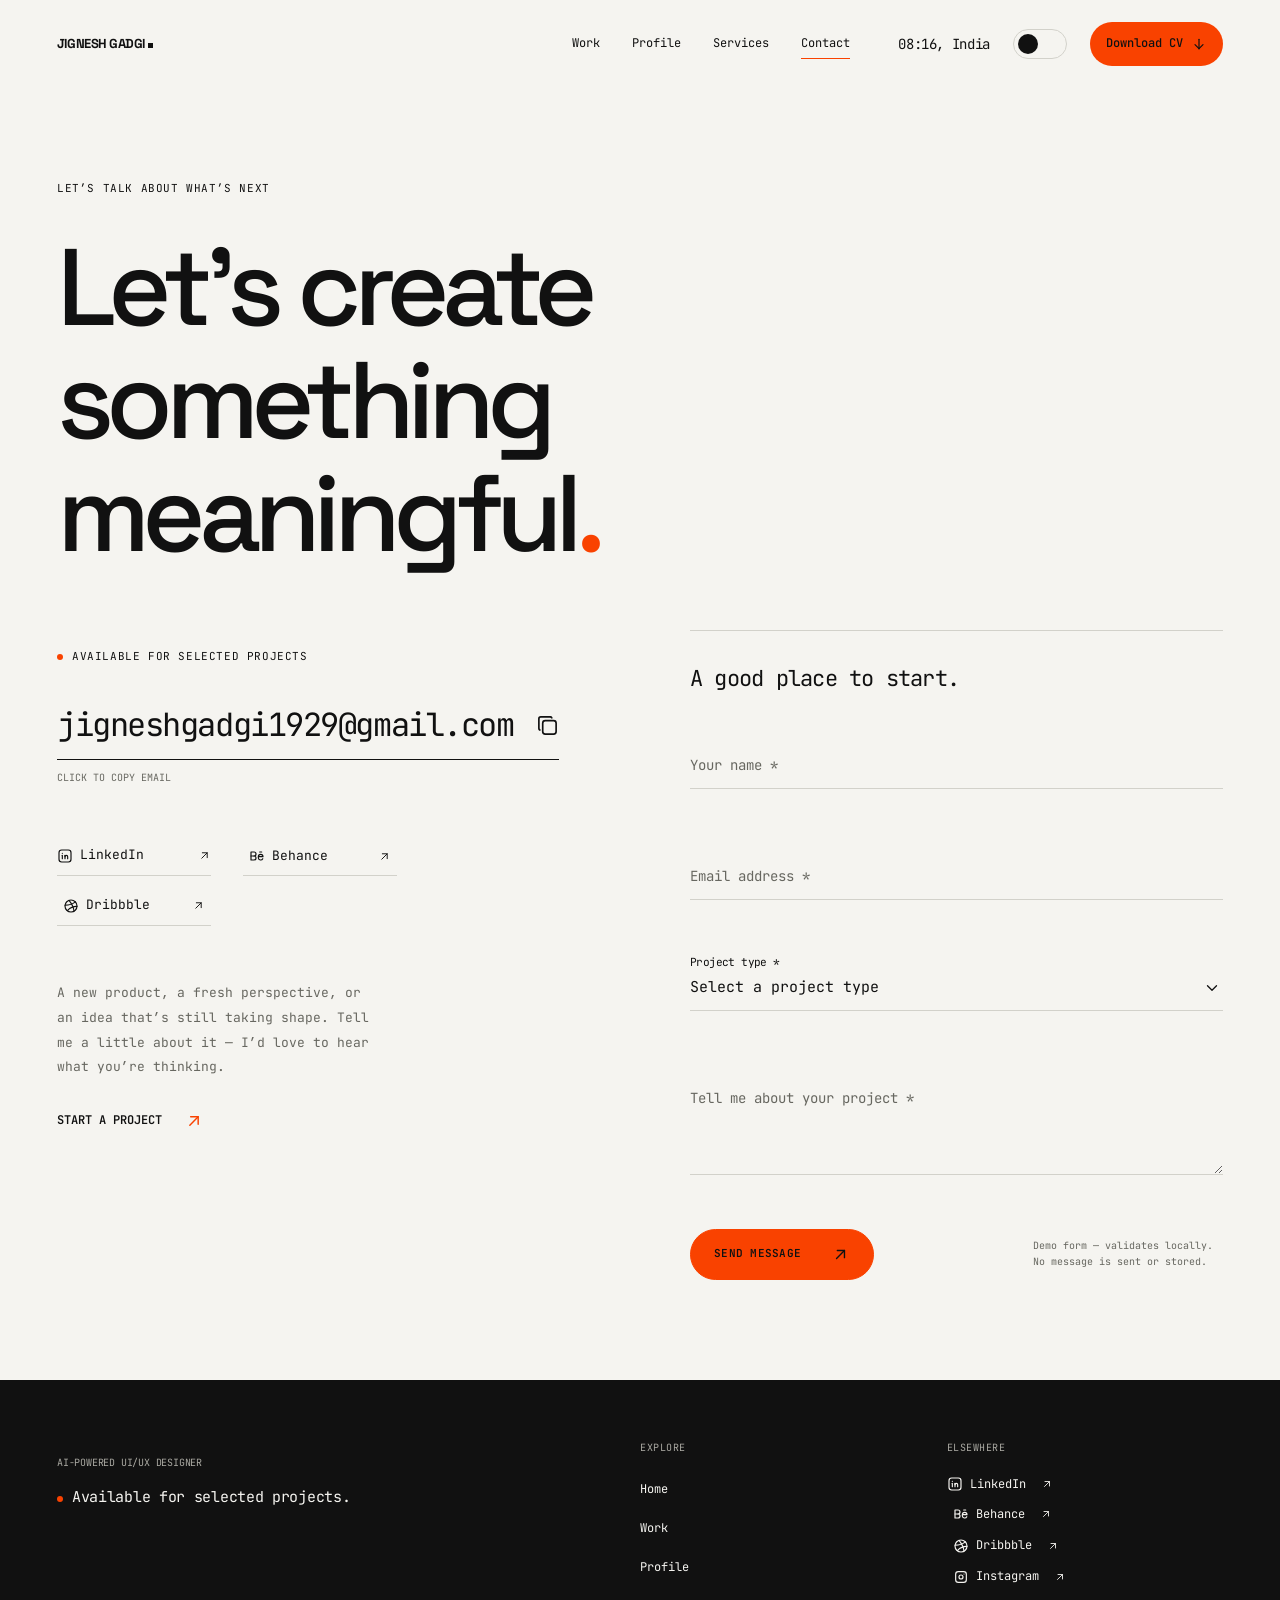
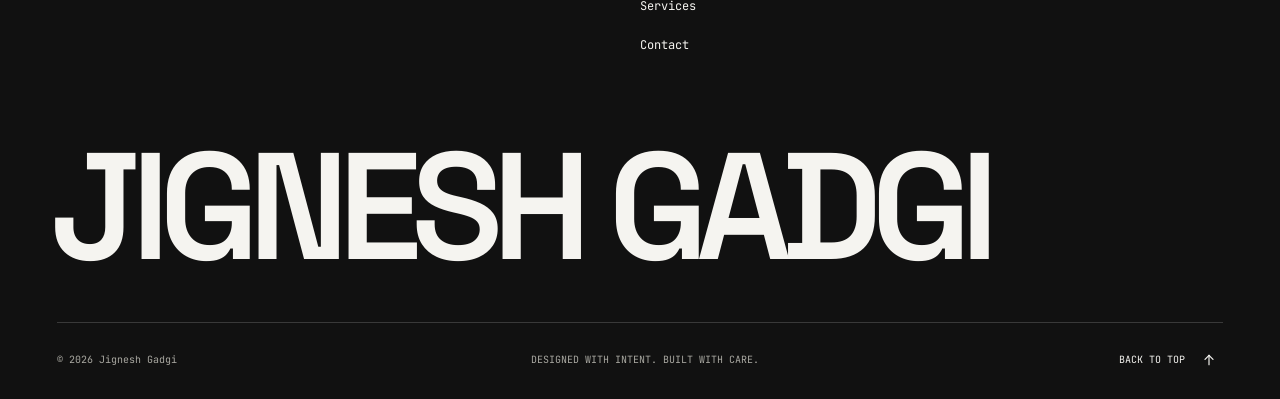
==== commit 0ca0d8a9: "first commit" ====
--- a/contact.html
+++ b/contact.html
@@ -1,5 +1,5 @@
-<!doctype html>
-<html lang="en"><head><meta charset="utf-8"><meta name="viewport" content="width=device-width,initial-scale=1"><meta name="theme-color" content="#f5f4f0"><script src="js/theme.js"></script><title>Contact — Jignesh Gadgi</title><meta name="description" content="Have a product, website, or mobile experience in mind? Start a conversation with UI/UX designer Jignesh Gadgi."><link rel="canonical" href="https://example.com/contact.html"><meta property="og:type" content="website"><meta property="og:site_name" content="Jignesh Gadgi"><meta property="og:title" content="Contact — Jignesh Gadgi"><meta property="og:description" content="Have a product, website, or mobile experience in mind? Start a conversation with UI/UX designer Jignesh Gadgi."><meta property="og:url" content="https://example.com/contact.html"><meta property="og:image" content="https://example.com/assets/images/social-preview.png"><meta property="og:image:width" content="1200"><meta property="og:image:height" content="630"><meta name="twitter:card" content="summary_large_image"><meta name="twitter:title" content="Contact — Jignesh Gadgi"><meta name="twitter:description" content="Have a product, website, or mobile experience in mind? Start a conversation with UI/UX designer Jignesh Gadgi."><meta name="twitter:image" content="https://example.com/assets/images/social-preview.png"><link rel="icon" href="assets/icons/favicon.svg" type="image/svg+xml"><link rel="preload" href="assets/fonts/dm-sans-medium.woff2" as="font" type="font/woff2" crossorigin><link rel="stylesheet" href="css/reset.css"><link rel="stylesheet" href="css/variables.css"><link rel="stylesheet" href="css/global.css"><link rel="stylesheet" href="css/navigation.css"><link rel="stylesheet" href="css/hero.css"><link rel="stylesheet" href="css/projects.css"><link rel="stylesheet" href="css/services.css"><link rel="stylesheet" href="css/profile.css"><link rel="stylesheet" href="css/contact.css"><link rel="stylesheet" href="css/footer.css"><link rel="stylesheet" href="css/responsive.css"><link rel="stylesheet" href="css/theme.css"><link rel="stylesheet" href="css/case-study.css"><link rel="stylesheet" href="css/icons.css"><link rel="stylesheet" href="css/selected-work.css">
+﻿<!doctype html>
+<html lang="en"><head><meta charset="utf-8"><meta name="viewport" content="width=device-width,initial-scale=1"><meta name="theme-color" content="#f5f4f0"><script src="js/theme.js"></script><title>Contact — Jignesh Gadgi</title><meta name="description" content="Have a product, website, or mobile experience in mind? Start a conversation with UI/UX designer Jignesh Gadgi."><link rel="canonical" href="https://example.com/contact.html"><meta property="og:type" content="website"><meta property="og:site_name" content="Jignesh Gadgi"><meta property="og:title" content="Contact — Jignesh Gadgi"><meta property="og:description" content="Have a product, website, or mobile experience in mind? Start a conversation with UI/UX designer Jignesh Gadgi."><meta property="og:url" content="https://example.com/contact.html"><meta property="og:image" content="https://example.com/assets/images/social-preview.png"><meta property="og:image:width" content="1200"><meta property="og:image:height" content="630"><meta name="twitter:card" content="summary_large_image"><meta name="twitter:title" content="Contact — Jignesh Gadgi"><meta name="twitter:description" content="Have a product, website, or mobile experience in mind? Start a conversation with UI/UX designer Jignesh Gadgi."><meta name="twitter:image" content="https://example.com/assets/images/social-preview.png"><link rel="icon" href="assets/icons/favicon.svg" type="image/svg+xml"><link rel="preload" href="assets/fonts/space-grotesk-latin.woff2" as="font" type="font/woff2" crossorigin><link rel="preload" href="assets/fonts/jetbrains-mono-latin.woff2" as="font" type="font/woff2" crossorigin><link rel="stylesheet" href="css/reset.css"><link rel="stylesheet" href="css/variables.css"><link rel="stylesheet" href="css/global.css"><link rel="stylesheet" href="css/navigation.css"><link rel="stylesheet" href="css/hero.css"><link rel="stylesheet" href="css/projects.css"><link rel="stylesheet" href="css/services.css"><link rel="stylesheet" href="css/profile.css"><link rel="stylesheet" href="css/contact.css"><link rel="stylesheet" href="css/footer.css"><link rel="stylesheet" href="css/responsive.css"><link rel="stylesheet" href="css/theme.css"><link rel="stylesheet" href="css/case-study.css"><link rel="stylesheet" href="css/icons.css"><link rel="stylesheet" href="css/selected-work.css">
 <script type="application/ld+json">{"@context":"https://schema.org","@type":"Person","name":"Jignesh Gadgi","jobTitle":"AI-Powered UI/UX Designer","url":"https://example.com","sameAs":["https://www.linkedin.com/in/jignesh-ui-ux"],"knowsAbout":["User experience design","Product design","Design systems","Interaction design"]}</script>
 <script defer src="assets/vendor/gsap.min.js"></script><script defer src="assets/vendor/ScrollTrigger.min.js"></script><script defer src="js/content.js"></script><script defer src="js/utils.js"></script><script defer src="js/navigation.js"></script><script defer src="js/animations.js"></script><script defer src="js/cursor.js"></script><script defer src="js/scroll.js"></script><script defer src="js/projects.js"></script><script defer src="js/transitions.js"></script><script defer src="js/clock.js"></script><script defer src="js/main.js"></script><noscript><style>.theme-toggle{display:none}@media(max-width:767px){.menu-toggle{display:none}.desktop-nav{display:flex;gap:12px;margin:0}.desktop-nav .nav-link{font-size:10px}.header-inner{gap:12px}}</style></noscript></head>
 <body data-page="contact"><a class="skip-link" href="#main">Skip to content</a><div class="scroll-progress" aria-hidden="true"></div>
--- a/css/variables.css
+++ b/css/variables.css
@@ -1,7 +1,5 @@
-﻿@font-face { font-family: 'DM Sans'; src: url('../assets/fonts/dm-sans-regular.woff2') format('woff2'); font-weight: 400; font-style: normal; font-display: swap; }
-@font-face { font-family: 'DM Sans'; src: url('../assets/fonts/dm-sans-medium.woff2') format('woff2'); font-weight: 500; font-style: normal; font-display: swap; }
-@font-face { font-family: 'DM Sans'; src: url('../assets/fonts/dm-sans-semibold.woff2') format('woff2'); font-weight: 600; font-style: normal; font-display: swap; }
-@font-face { font-family: 'DM Sans'; src: url('../assets/fonts/dm-sans-bold.woff2') format('woff2'); font-weight: 700; font-style: normal; font-display: swap; }
+﻿@font-face { font-family: 'Space Grotesk'; src: url('../assets/fonts/space-grotesk-latin.woff2') format('woff2'); font-weight: 300 700; font-style: normal; font-display: swap; }
+@font-face { font-family: 'JetBrains Mono'; src: url('../assets/fonts/jetbrains-mono-latin.woff2') format('woff2'); font-weight: 100 800; font-style: normal; font-display: swap; }
 
 :root {
     --font-heading: 'Space Grotesk', Arial, Helvetica, sans-serif;
--- a/css/global.css
+++ b/css/global.css
@@ -1,7 +1,8 @@
+﻿h1, h2, h3, h4, h5, h6, .page-title, .section-heading, .wordmark, .footer-name, .loader-mark, .page-wipe { font-family: var(--font-heading); }
 body {
     background: var(--paper);
     color: var(--ink);
-    font-family: var(--font-sans);
+    font-family: var(--font-body);
     font-size: 16px;
     line-height: 1.6;
     -webkit-font-smoothing: antialiased
@@ -49,7 +50,7 @@
 }
 
 .eyebrow {
-    font-family: var(--font-sans);
+    font-family: var(--font-body);
     font-size: 11px;
     font-weight: 400;
     letter-spacing: .055em;
@@ -73,7 +74,7 @@
 
 .arrow {
     display: inline-block;
-    font-family: Arial, sans-serif;
+    font-family: var(--font-body);
     font-weight: 400
 }
 
@@ -105,7 +106,7 @@
 .section-index {
     vertical-align: top;
     display: inline-block;
-    font-family: var(--font-sans);
+    font-family: var(--font-body);
     font-size: 13px;
     letter-spacing: 0;
     margin: 10px 0 0 10px
@@ -307,7 +308,7 @@
     color: var(--paper);
     align-items: center;
     justify-content: center;
-    font: 10px Manrope, Arial, sans-serif;
+    font: 10px var(--font-body);
     opacity: 0
 }
 
--- a/css/hero.css
+++ b/css/hero.css
@@ -1 +1 @@
-.hero{position:relative;min-height:min(960px,100svh);padding-top:clamp(145px,13vw,190px);padding-bottom:28px;display:flex;flex-direction:column}.hero-topline{display:flex;justify-content:space-between;align-items:center;margin-bottom:42px}.hero-topline .edition{color:var(--muted);font-size:10px}.hero-title{font-size:clamp(65px,9.15vw,132px);font-weight:600;line-height:1.02;letter-spacing:-.06em;position:relative;z-index:1;width:max-content;max-width:100%}.hero-title .outline-word{color:var(--muted)}.hero-bottom{display:grid;grid-template-columns:1fr 1fr;align-items:end;gap:50px;margin-top:46px;margin-bottom:64px}.hero-description{font-size:17px;line-height:1.8;max-width:450px;letter-spacing:-.025em}.hero-actions{display:flex;align-items:center;gap:24px;flex-wrap:wrap}.hero-actions .text-link{font-size:10px;gap:12px}.hero-meta{display:flex;justify-content:space-between;align-items:center;border-top:1px solid var(--line);padding-top:20px;margin-top:auto;gap:20px}.hero-meta-group{display:flex;gap:40px}.hero-meta .eyebrow{font-size:10px}.hero-meta .scroll-cue{display:flex;gap:14px;align-items:center}.hero-art{position:absolute;right:var(--gutter);top:180px;width:260px;height:240px;pointer-events:none}.hero-art canvas{width:100%;height:100%;position:absolute;inset:0}.hero-art .art-fallback{width:100%;height:100%;object-fit:contain;opacity:.5}.hero-art.ready .art-fallback{display:none}.art-caption{position:absolute;bottom:2px;right:0;font-size:8px;letter-spacing:.12em;color:var(--muted)}.home-work{padding-top:100px}.intro-statement{padding-top:90px;border-top:1px solid var(--line)}.intro-statement .large-copy{max-width:900px}.intro-statement .text-link{margin-top:35px}.intro-statement .eyebrow{margin-top:8px}.testimonial{background:var(--secondary);padding-block:90px}.testimonial-inner{display:grid;grid-template-columns:1fr 2fr;gap:60px}.testimonial blockquote{font-size:clamp(27px,3.3vw,45px);line-height:1.35;letter-spacing:-.045em}.quote-mark{font-size:80px;line-height:.8;margin-bottom:22px;display:block;font-family: var(--font-sans)}.quote-credit{display:flex;align-items:center;gap:15px;margin-top:30px;font-size:11px}.quote-credit::before{content:'';height:1px;width:28px;background:var(--ink)}.quote-label{font-size:10px;color:var(--muted);margin-top:12px}
+﻿.hero{position:relative;min-height:min(960px,100svh);padding-top:clamp(145px,13vw,190px);padding-bottom:28px;display:flex;flex-direction:column}.hero-topline{display:flex;justify-content:space-between;align-items:center;margin-bottom:42px}.hero-topline .edition{color:var(--muted);font-size:10px}.hero-title{font-size:clamp(65px,9.15vw,132px);font-weight:600;line-height:1.02;letter-spacing:-.06em;position:relative;z-index:1;width:max-content;max-width:100%}.hero-title .outline-word{color:var(--muted)}.hero-bottom{display:grid;grid-template-columns:1fr 1fr;align-items:end;gap:50px;margin-top:46px;margin-bottom:64px}.hero-description{font-size:17px;line-height:1.8;max-width:450px;letter-spacing:-.025em}.hero-actions{display:flex;align-items:center;gap:24px;flex-wrap:wrap}.hero-actions .text-link{font-size:10px;gap:12px}.hero-meta{display:flex;justify-content:space-between;align-items:center;border-top:1px solid var(--line);padding-top:20px;margin-top:auto;gap:20px}.hero-meta-group{display:flex;gap:40px}.hero-meta .eyebrow{font-size:10px}.hero-meta .scroll-cue{display:flex;gap:14px;align-items:center}.hero-art{position:absolute;right:var(--gutter);top:180px;width:260px;height:240px;pointer-events:none}.hero-art canvas{width:100%;height:100%;position:absolute;inset:0}.hero-art .art-fallback{width:100%;height:100%;object-fit:contain;opacity:.5}.hero-art.ready .art-fallback{display:none}.art-caption{position:absolute;bottom:2px;right:0;font-size:8px;letter-spacing:.12em;color:var(--muted)}.home-work{padding-top:100px}.intro-statement{padding-top:90px;border-top:1px solid var(--line)}.intro-statement .large-copy{max-width:900px}.intro-statement .text-link{margin-top:35px}.intro-statement .eyebrow{margin-top:8px}.testimonial{background:var(--secondary);padding-block:90px}.testimonial-inner{display:grid;grid-template-columns:1fr 2fr;gap:60px}.testimonial blockquote{font-size:clamp(27px,3.3vw,45px);line-height:1.35;letter-spacing:-.045em}.quote-mark{font-size:80px;line-height:.8;margin-bottom:22px;display:block;font-family: var(--font-body)}.quote-credit{display:flex;align-items:center;gap:15px;margin-top:30px;font-size:11px}.quote-credit::before{content:'';height:1px;width:28px;background:var(--ink)}.quote-label{font-size:10px;color:var(--muted);margin-top:12px}
--- a/css/projects.css
+++ b/css/projects.css
@@ -1,4 +1,4 @@
-.project-grid{display:grid;grid-template-columns:1fr 1fr;gap:65px 24px}.project-card{min-width:0}.project-link{display:block}.project-visual{position:relative;overflow:hidden;background:var(--secondary);aspect-ratio:1.32}.project-visual img{height:100%;width:100%;object-fit:cover;transition:filter .5s}.project-image-motion{height:100%;width:100%}.project-badge{position:absolute;top:20px;left:20px;font-size:9px;letter-spacing:.025em;background:var(--paper);border-radius:20px;padding:7px 12px}.project-open{position:absolute;right:20px;bottom:20px;width:38px;height:38px;display:grid;place-items:center;background:var(--paper);border-radius:50%;font-size:20px;transform:translateY(65px);transition:transform .4s var(--ease)}.project-link:hover .project-open,.project-link:focus-visible .project-open{transform:translateY(0)}.project-caption{padding-top:20px;border-bottom:1px solid var(--line);padding-bottom:21px;position:relative}.project-caption::after{content:'';position:absolute;bottom:-1px;left:0;width:100%;height:1px;background:var(--ink);transform:scaleX(0);transform-origin:left;transition:transform .6s var(--ease)}.project-link:hover .project-caption::after{transform:scaleX(1)}.project-heading{display:flex;align-items:baseline;justify-content:space-between;gap:15px}.project-heading h3{font-size:clamp(24px,2.4vw,35px);line-height:1.2;letter-spacing:-.055em;font-weight:600}.project-heading>.arrow{font-size:25px}.project-subline{display:flex;align-items:center;justify-content:space-between;gap:16px;margin-top:12px;color:var(--muted);font-size:10px}.project-description{font-size:12px;color:var(--muted);margin-top:10px}.project-services{margin-top:13px;font-size:9px;color:var(--muted)}.project-number{font-family: var(--font-sans);font-size:11px;margin-right:12px;vertical-align:middle;letter-spacing:0;color:var(--muted)}.archive-bottom{display:flex;justify-content:space-between;align-items:center;padding-top:40px}.archive-bottom .notice{font-size:10px}.view-toggle{display:flex;gap:4px;border:1px solid var(--line);border-radius:40px;padding:4px;flex-shrink:0}.view-toggle button{border-radius:30px;display:flex;align-items:center;gap:9px;padding:10px 17px;font-size:10px}.view-toggle button[aria-pressed=true]{background:var(--ink);color:var(--paper)}.view-toggle svg{width:12px;height:12px}.archive-controls{display:flex;align-items:center;justify-content:space-between;padding:24px 0;border-top:1px solid var(--line);margin-bottom:24px}.archive-controls .eyebrow{color:var(--muted)}.project-grid.is-list{grid-template-columns:1fr;gap:0}.is-list .project-link{display:grid;grid-template-columns:170px 1fr;gap:35px;align-items:center;padding:25px 0;border-bottom:1px solid var(--line)}.is-list .project-visual{aspect-ratio:1.5}.is-list .project-badge,.is-list .project-open{display:none}.is-list .project-caption{border:0;padding:0}.is-list .project-heading h3{font-size:clamp(28px,4vw,54px)}.is-list .project-description,.is-list .project-services{display:none}.is-list .project-subline{margin-top:15px}.project-intro{padding-top:162px;padding-bottom:55px}.back-link{margin-bottom:38px}.project-intro h1{font-size:clamp(52px,7.7vw,110px);line-height:1.05;letter-spacing:-.065em;font-weight:600}.project-intro .project-lead{font-size:clamp(20px,2.5vw,32px);letter-spacing:-.04em;margin-top:24px}.project-facts{display:grid;grid-template-columns:1fr 1fr 2fr;gap:28px;border-top:1px solid var(--line);padding-top:25px;margin-top:48px}.project-facts dt{margin-bottom:10px;color:var(--muted)}.project-facts dd{font-size:12px}.case-hero{overflow:hidden;background:var(--secondary)}.case-hero img{width:100%;height:auto;aspect-ratio:1.65;object-fit:cover}.case-section{display:grid;grid-template-columns:1fr 2fr;gap:60px;padding:75px 0;border-bottom:1px solid var(--line)}.case-section h2{font-size:clamp(27px,3vw,40px);font-weight:500;letter-spacing:-.045em;line-height:1.25;margin-bottom:20px}.case-section p{font-size:17px;line-height:1.9;color:var(--muted);max-width:690px}.case-principles{display:grid;grid-template-columns:repeat(3,1fr);gap:30px;padding:60px 0 90px}.case-principles article{border-top:1px solid var(--ink);padding-top:20px}.case-principles h3{font-size:23px;font-weight:500;letter-spacing:-.04em;line-height:1.4;margin-top:28px}.next-project{background:var(--secondary);padding-block:65px}.next-project-link{display:flex;justify-content:space-between;align-items:center;margin-top:22px}.next-project h2{font-size:clamp(36px,6vw,80px);line-height:1.1;letter-spacing:-.06em;font-weight:500}.next-project .arrow{font-size:60px}
+﻿.project-grid{display:grid;grid-template-columns:1fr 1fr;gap:65px 24px}.project-card{min-width:0}.project-link{display:block}.project-visual{position:relative;overflow:hidden;background:var(--secondary);aspect-ratio:1.32}.project-visual img{height:100%;width:100%;object-fit:cover;transition:filter .5s}.project-image-motion{height:100%;width:100%}.project-badge{position:absolute;top:20px;left:20px;font-size:9px;letter-spacing:.025em;background:var(--paper);border-radius:20px;padding:7px 12px}.project-open{position:absolute;right:20px;bottom:20px;width:38px;height:38px;display:grid;place-items:center;background:var(--paper);border-radius:50%;font-size:20px;transform:translateY(65px);transition:transform .4s var(--ease)}.project-link:hover .project-open,.project-link:focus-visible .project-open{transform:translateY(0)}.project-caption{padding-top:20px;border-bottom:1px solid var(--line);padding-bottom:21px;position:relative}.project-caption::after{content:'';position:absolute;bottom:-1px;left:0;width:100%;height:1px;background:var(--ink);transform:scaleX(0);transform-origin:left;transition:transform .6s var(--ease)}.project-link:hover .project-caption::after{transform:scaleX(1)}.project-heading{display:flex;align-items:baseline;justify-content:space-between;gap:15px}.project-heading h3{font-size:clamp(24px,2.4vw,35px);line-height:1.2;letter-spacing:-.055em;font-weight:600}.project-heading>.arrow{font-size:25px}.project-subline{display:flex;align-items:center;justify-content:space-between;gap:16px;margin-top:12px;color:var(--muted);font-size:10px}.project-description{font-size:12px;color:var(--muted);margin-top:10px}.project-services{margin-top:13px;font-size:9px;color:var(--muted)}.project-number{font-family: var(--font-body);font-size:11px;margin-right:12px;vertical-align:middle;letter-spacing:0;color:var(--muted)}.archive-bottom{display:flex;justify-content:space-between;align-items:center;padding-top:40px}.archive-bottom .notice{font-size:10px}.view-toggle{display:flex;gap:4px;border:1px solid var(--line);border-radius:40px;padding:4px;flex-shrink:0}.view-toggle button{border-radius:30px;display:flex;align-items:center;gap:9px;padding:10px 17px;font-size:10px}.view-toggle button[aria-pressed=true]{background:var(--ink);color:var(--paper)}.view-toggle svg{width:12px;height:12px}.archive-controls{display:flex;align-items:center;justify-content:space-between;padding:24px 0;border-top:1px solid var(--line);margin-bottom:24px}.archive-controls .eyebrow{color:var(--muted)}.project-grid.is-list{grid-template-columns:1fr;gap:0}.is-list .project-link{display:grid;grid-template-columns:170px 1fr;gap:35px;align-items:center;padding:25px 0;border-bottom:1px solid var(--line)}.is-list .project-visual{aspect-ratio:1.5}.is-list .project-badge,.is-list .project-open{display:none}.is-list .project-caption{border:0;padding:0}.is-list .project-heading h3{font-size:clamp(28px,4vw,54px)}.is-list .project-description,.is-list .project-services{display:none}.is-list .project-subline{margin-top:15px}.project-intro{padding-top:162px;padding-bottom:55px}.back-link{margin-bottom:38px}.project-intro h1{font-size:clamp(52px,7.7vw,110px);line-height:1.05;letter-spacing:-.065em;font-weight:600}.project-intro .project-lead{font-size:clamp(20px,2.5vw,32px);letter-spacing:-.04em;margin-top:24px}.project-facts{display:grid;grid-template-columns:1fr 1fr 2fr;gap:28px;border-top:1px solid var(--line);padding-top:25px;margin-top:48px}.project-facts dt{margin-bottom:10px;color:var(--muted)}.project-facts dd{font-size:12px}.case-hero{overflow:hidden;background:var(--secondary)}.case-hero img{width:100%;height:auto;aspect-ratio:1.65;object-fit:cover}.case-section{display:grid;grid-template-columns:1fr 2fr;gap:60px;padding:75px 0;border-bottom:1px solid var(--line)}.case-section h2{font-size:clamp(27px,3vw,40px);font-weight:500;letter-spacing:-.045em;line-height:1.25;margin-bottom:20px}.case-section p{font-size:17px;line-height:1.9;color:var(--muted);max-width:690px}.case-principles{display:grid;grid-template-columns:repeat(3,1fr);gap:30px;padding:60px 0 90px}.case-principles article{border-top:1px solid var(--ink);padding-top:20px}.case-principles h3{font-size:23px;font-weight:500;letter-spacing:-.04em;line-height:1.4;margin-top:28px}.next-project{background:var(--secondary);padding-block:65px}.next-project-link{display:flex;justify-content:space-between;align-items:center;margin-top:22px}.next-project h2{font-size:clamp(36px,6vw,80px);line-height:1.1;letter-spacing:-.06em;font-weight:500}.next-project .arrow{font-size:60px}
 
 /* Accessible native dialog, enhanced from an ordinary image link. */
 .image-dialog{width:calc(100% - 40px);max-width:1200px;max-height:92svh;margin:auto;padding:18px;border:0;background:var(--paper);color:var(--ink)}.image-dialog::backdrop{background:rgb(17 17 17 / 85%)}.image-dialog-top{display:flex;justify-content:space-between;align-items:center;gap:20px;margin-bottom:15px}.image-dialog-top .eyebrow{font-size:10px}.image-dialog-top button{display:flex;align-items:center;gap:12px;font-size:10px;min-height:32px}.image-dialog-top button span{font-size:23px}.image-dialog>img{width:100%;max-height:80svh;object-fit:contain}.case-hero>a{display:block}
--- a/css/profile.css
+++ b/css/profile.css
@@ -1,4 +1,4 @@
-.profile-title {
+﻿.profile-title {
     font-size: clamp(46px, 6.7vw, 94px);
     line-height: 1.1;
     letter-spacing: -.065em;
@@ -51,7 +51,7 @@
     position: absolute;
     left: 28px;
     bottom: 25px;
-    font: 9px 'Courier New', monospace;
+    font: 9px var(--font-body);
     letter-spacing: .1em
 }
 
--- a/css/theme.css
+++ b/css/theme.css
@@ -1,7 +1,7 @@
-/* One font family for every part of the interface, including metadata. */
+﻿/* Body typography also applies to controls and metadata. */
 body, button, input, textarea, select, .eyebrow, .section-index,
 .project-number, .cursor, .quote-mark, .profile-art-visual::after {
-  font-family: var(--font-sans);
+  font-family: var(--font-body);
 }
 :root {
   --font-sans: 'DM Sans', Arial, Helvetica, sans-serif;
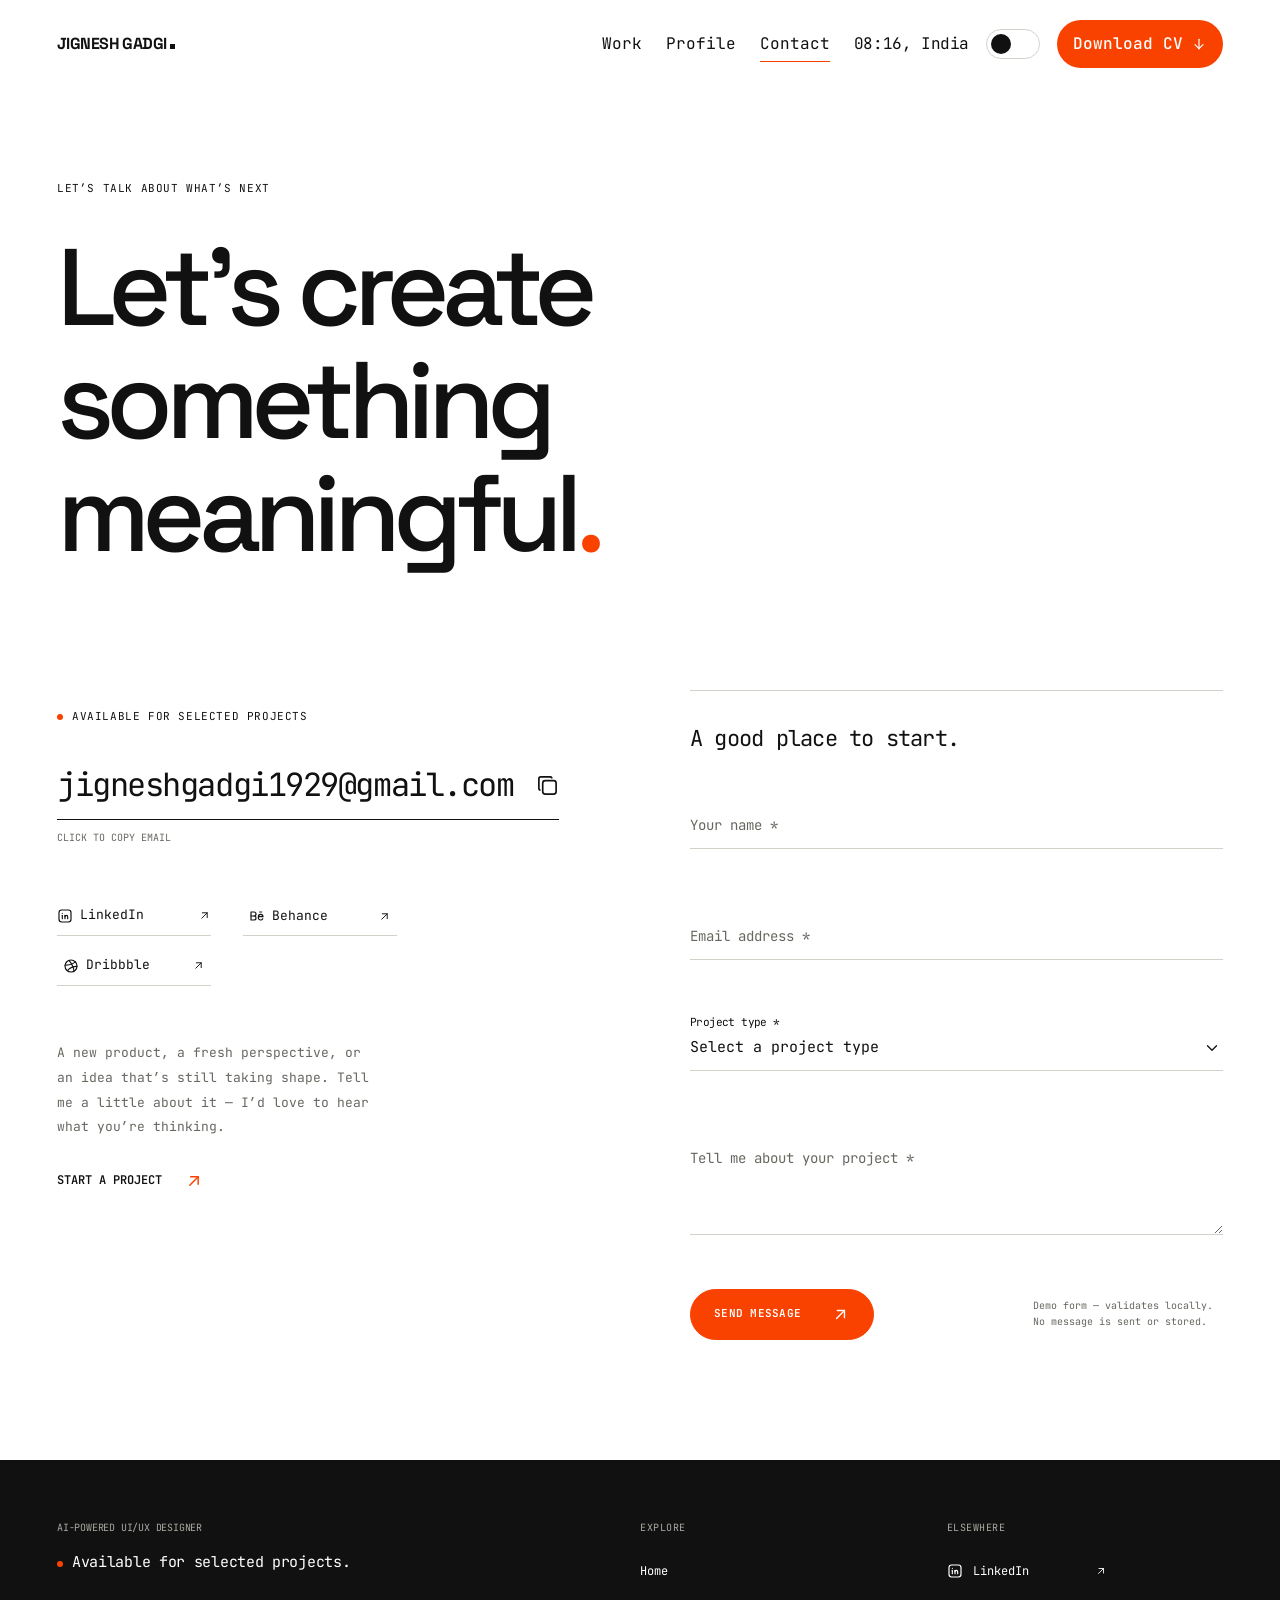
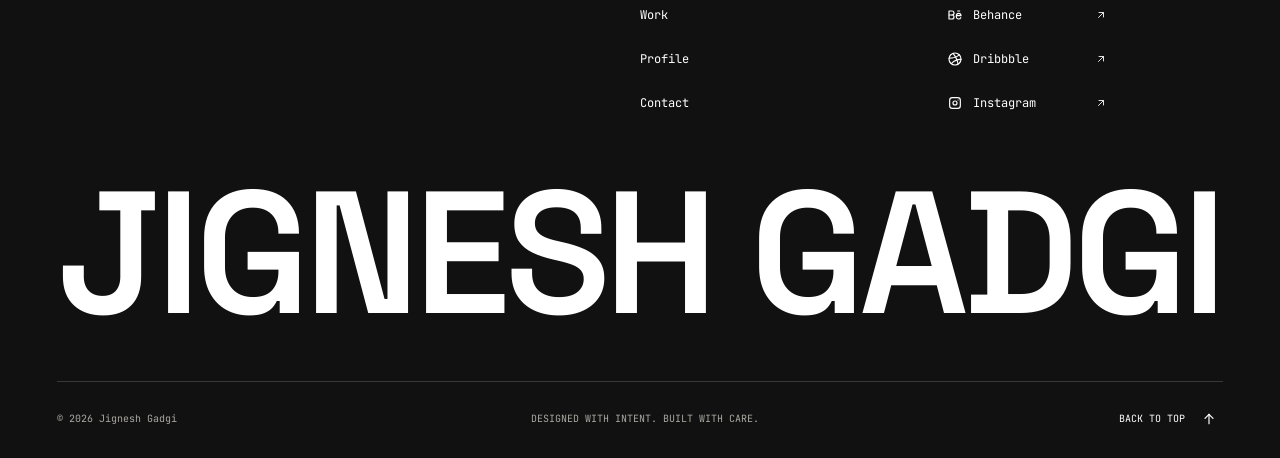
==== commit b2cbd704: "Hide" ====
--- a/contact.html
+++ b/contact.html
@@ -4,7 +4,7 @@
 <script defer src="assets/vendor/gsap.min.js"></script><script defer src="assets/vendor/ScrollTrigger.min.js"></script><script defer src="js/content.js"></script><script defer src="js/utils.js"></script><script defer src="js/navigation.js"></script><script defer src="js/animations.js"></script><script defer src="js/cursor.js"></script><script defer src="js/scroll.js"></script><script defer src="js/projects.js"></script><script defer src="js/transitions.js"></script><script defer src="js/clock.js"></script><script defer src="js/main.js"></script><noscript><style>.theme-toggle{display:none}@media(max-width:767px){.menu-toggle{display:none}.desktop-nav{display:flex;gap:12px;margin:0}.desktop-nav .nav-link{font-size:10px}.header-inner{gap:12px}}</style></noscript></head>
 <body data-page="contact"><a class="skip-link" href="#main">Skip to content</a><div class="scroll-progress" aria-hidden="true"></div>
   <header class="site-header"><div class="container header-inner"><a class="wordmark" href="index.html" aria-label="Jignesh Gadgi — Home">JIGNESH GADGI<span class="wordmark-dot" aria-hidden="true"></span></a>
-  <nav class="desktop-nav" aria-label="Main navigation"><a class="nav-link" href="work.html">Work</a><a class="nav-link" href="profile.html">Profile</a><a class="nav-link" href="services.html">Services</a><a class="nav-link" href="contact.html" aria-current="page">Contact</a></nav>
+  <nav class="desktop-nav" aria-label="Main navigation"><a class="nav-link" href="work.html">Work</a><a class="nav-link" href="profile.html">Profile</a><a class="nav-link" href="contact.html" aria-current="page">Contact</a></nav>
   <div class="header-tools"><p class="location-clock" data-location-clock aria-label="Local time in India"><time>--:--</time>, <span data-location>India</span></p><button class="theme-toggle" type="button" role="switch" aria-checked="false" aria-label="Dark mode" data-theme-toggle><span class="theme-track" aria-hidden="true"><span class="theme-thumb"></span></span></button><button class="header-cv" type="button" data-cv-unavailable title="CV coming soon">Download CV<svg aria-hidden="true" focusable="false"
   xmlns="http://www.w3.org/2000/svg"
   width="24"
@@ -38,7 +38,7 @@
   <path d="M12 5l0 14" />
   <path d="M5 12l14 0" />
 </svg></span> MENU</button></div></header>
-  <div class="mobile-menu" id="mobile-menu" hidden><nav aria-label="Mobile navigation"><a class="mobile-link" href="work.html"><span>Work</span><span class="eyebrow">01</span></a><a class="mobile-link" href="profile.html"><span>Profile</span><span class="eyebrow">02</span></a><a class="mobile-link" href="services.html"><span>Services</span><span class="eyebrow">03</span></a><a class="mobile-link" href="contact.html" aria-current="page"><span>Contact</span><span class="eyebrow">04</span></a></nav><div class="mobile-menu-bottom"><p class="eyebrow"><span class="dot"></span>AVAILABLE FOR<br>SELECTED PROJECTS</p><p class="eyebrow">THOUGHTFUL DESIGN.<br>HUMAN AT HEART.</p></div></div><div class="page-wipe" aria-hidden="true">JG.</div><div class="cursor" aria-hidden="true"></div><main id="main" tabindex="-1"><section class="page-intro contact-intro container"><p class="eyebrow ">LET’S TALK ABOUT WHAT’S NEXT</p><h1 class="contact-title"><span class="line-mask"><span class="line-inner">Let’s create</span></span><span class="line-mask"><span class="line-inner">something</span></span><span class="line-mask"><span class="line-inner">meaningful<span style="color:var(--accent)">.</span></span></span></h1></section><div class="contact-layout container"><section class="contact-aside" aria-label="Contact details"><p class="eyebrow "><span class="dot" style="background:var(--accent)"></span>AVAILABLE FOR SELECTED PROJECTS</p><button class="email-button" type="button" data-copy-email data-cursor="COPY" aria-label="Copy email address jigneshgadgi1929@gmail.com">jigneshgadgi1929@gmail.com<svg aria-hidden="true" focusable="false"
+  <div class="mobile-menu" id="mobile-menu" hidden><nav aria-label="Mobile navigation"><a class="mobile-link" href="work.html"><span>Work</span><span class="eyebrow">01</span></a><a class="mobile-link" href="profile.html"><span>Profile</span><span class="eyebrow">02</span></a><a class="mobile-link" href="contact.html" aria-current="page"><span>Contact</span><span class="eyebrow">03</span></a></nav><div class="mobile-menu-bottom"><p class="eyebrow"><span class="dot"></span>AVAILABLE FOR<br>SELECTED PROJECTS</p><p class="eyebrow">THOUGHTFUL DESIGN.<br>HUMAN AT HEART.</p></div></div><div class="page-wipe" aria-hidden="true">JG.</div><div class="cursor" aria-hidden="true"></div><main id="main" tabindex="-1"><section class="page-intro contact-intro container"><p class="eyebrow ">LET’S TALK ABOUT WHAT’S NEXT</p><h1 class="contact-title"><span class="line-mask"><span class="line-inner">Let’s create</span></span><span class="line-mask"><span class="line-inner">something</span></span><span class="line-mask"><span class="line-inner">meaningful<span style="color:var(--accent)">.</span></span></span></h1></section><div class="contact-layout container"><section class="contact-aside" aria-label="Contact details"><p class="eyebrow "><span class="dot" style="background:var(--accent)"></span>AVAILABLE FOR SELECTED PROJECTS</p><button class="email-button" type="button" data-copy-email data-cursor="COPY" aria-label="Copy email address jigneshgadgi1929@gmail.com">jigneshgadgi1929@gmail.com<svg aria-hidden="true" focusable="false"
   xmlns="http://www.w3.org/2000/svg"
   width="24"
   height="24"
@@ -238,7 +238,7 @@
   <path stroke="none" d="M0 0h24v24H0z" fill="none"/>
   <path d="M17 7l-10 10" />
   <path d="M8 7l9 0l0 9" />
-</svg></span></button></div></section></div></main><footer class="site-footer"><div class="container"><div class="footer-top"><div class="footer-about"><p class="eyebrow ">AI-POWERED UI/UX DESIGNER</p><p><span class="dot"></span>Available for selected projects.</p></div><nav class="footer-nav" aria-label="Footer navigation"><p class="eyebrow ">EXPLORE</p><a class="nav-link" href="index.html">Home</a><a class="nav-link" href="work.html">Work</a><a class="nav-link" href="profile.html">Profile</a><a class="nav-link" href="services.html">Services</a><a class="nav-link" href="contact.html">Contact</a></nav><div class="footer-socials"><p class="eyebrow ">ELSEWHERE</p><a class="social-link" href="https://www.linkedin.com/in/jignesh-ui-ux" target="_blank" rel="noopener noreferrer"><span class="social-name"><svg aria-hidden="true" focusable="false"
+</svg></span></button></div></section></div></main><footer class="site-footer"><div class="container"><div class="footer-top"><div class="footer-about"><p class="eyebrow ">AI-POWERED UI/UX DESIGNER</p><p><span class="dot"></span>Available for selected projects.</p></div><nav class="footer-nav" aria-label="Footer navigation"><p class="eyebrow ">EXPLORE</p><a class="nav-link" href="index.html">Home</a><a class="nav-link" href="work.html">Work</a><a class="nav-link" href="profile.html">Profile</a><a class="nav-link" href="contact.html">Contact</a></nav><div class="footer-socials"><p class="eyebrow ">ELSEWHERE</p><a class="social-link" href="https://www.linkedin.com/in/jignesh-ui-ux" target="_blank" rel="noopener noreferrer"><span class="social-name"><svg aria-hidden="true" focusable="false"
   xmlns="http://www.w3.org/2000/svg"
   width="24"
   height="24"
--- a/css/variables.css
+++ b/css/variables.css
@@ -5,14 +5,14 @@
     --font-heading: 'Space Grotesk', Arial, Helvetica, sans-serif;
     --font-body: 'JetBrains Mono', 'Courier New', monospace;
     --ink: #111;
-    --paper: #f5f4f0;
-    --secondary: #eae9e4;
+    --paper: #fff;
+    --secondary: #fff;
     --muted: #676760;
     --line: #d2d1ca;
     --accent: #f94200;
     --container: 1440px;
     --gutter: clamp(24px, 4.45vw, 64px);
     --grid-columns: 12;
-    --section-space: clamp(88px, 10vw, 160px);
+    --section-space: 120px;
     --ease: cubic-bezier(.22, 1, .36, 1)
 }
--- a/css/global.css
+++ b/css/global.css
@@ -449,3 +449,50 @@
     line-height: 1.65;
     color: var(--muted)
 }.page-wipe{visibility:hidden}
+
+/* Share the 120px spacing across page sections and their responsive layouts. */
+#main > .section,
+#main > .testimonial,
+#main > .contact-band,
+#main .case-editorial {
+    padding-block: var(--section-space);
+}
+
+/* Adjacent plain sections share one gap. */
+#main > .section + .section {
+    padding-top: 0;
+}
+
+#main > .page-intro,
+#main > .contact-layout {
+    padding-bottom: var(--section-space);
+}
+
+#main > .page-intro + .section {
+    padding-top: 0;
+}
+
+#main .intro-statement {
+    padding-top: var(--section-space);
+}
+#main > .hero,
+#main > .home-work,
+#main > .section:has(+ .testimonial) {
+    padding-bottom: 0;
+}
+
+#main > .testimonial + .contact-band {
+    padding-top: 0;
+}
+
+#main > .profile-art {
+    margin-top: 0;
+}
+
+#main .case-intro {
+    padding-top: var(--section-space);
+}
+/* The statistics replace the hero metadata without leaving its empty space. */
+#main > .hero { min-height: auto; }
+#main > .hero .hero-bottom { margin-bottom: 0; }
+#main > .section:has(+ [hidden] + .testimonial) { padding-bottom: 0; }
--- a/css/profile.css
+++ b/css/profile.css
@@ -180,4 +180,28 @@
 .skill-item .eyebrow {
     color: var(--muted);
     font-size: 9px
-}+}
+/* Experience statistics share the site's 120px section rhythm. */
+.stats-heading { display: grid; grid-template-columns: 1fr 2.4fr; gap: 48px; align-items: start; margin-bottom: 64px; }
+.stats-heading > .eyebrow { margin-top: 10px; font-size: 13px; text-transform: none; letter-spacing: 0; }
+.stats-heading .dot { width: 10px; height: 10px; border-radius: 3px; }
+.stats-heading h2 { font-size: clamp(32px, 3.8vw, 54px); font-weight: 500; letter-spacing: -.045em; line-height: 1.15; }
+.stats-cards { display: grid; grid-template-columns: repeat(3, minmax(0, 1fr)); gap: 32px; }
+.stats-card { background: #fff; padding: 32px 28px; min-width: 0; }
+.stats-value { font-family: var(--font-heading); font-size: clamp(64px, 7.3vw, 104px); font-weight: 600; letter-spacing: -.055em; line-height: 1.1; margin: 12px 0 36px; }
+.stats-card-copy { border-top: 1px solid var(--line); padding-top: 28px; }
+.stats-card h3 { font-size: clamp(21px, 2vw, 28px); line-height: 1.2; font-weight: 500; letter-spacing: -.04em; margin-bottom: 12px; }
+.stats-card-copy > p { font-size: 13px; line-height: 1.7; color: var(--muted); }
+[data-theme='dark'] .stats-card { background: var(--secondary); }
+@media (max-width: 1023px) {
+  .stats-heading { grid-template-columns: 1fr 2fr; gap: 28px; }
+  .stats-cards { gap: 20px; }
+  .stats-card { padding: 24px 20px; }
+}
+@media (max-width: 767px) {
+  .stats-heading { grid-template-columns: 1fr; gap: 20px; margin-bottom: 32px; }
+  .stats-cards { grid-template-columns: 1fr; }
+  .stats-card { padding: 28px; }
+  .stats-value { margin: 0 0 24px; }
+  .stats-card-copy { padding-top: 24px; }
+}
--- a/css/footer.css
+++ b/css/footer.css
@@ -63,7 +63,7 @@
     display: grid;
     grid-template-columns: 2fr 1fr 1fr;
     gap: 30px;
-    padding-bottom: 60px
+    padding-bottom: 36px
 }
 
 .footer-top .eyebrow {
@@ -82,13 +82,13 @@
     display: flex;
     flex-direction: column;
     align-items: flex-start;
-    gap: 10px;
+    gap: 12px;
     font-size: 12px
 }
 
 .footer-nav .eyebrow,
 .footer-socials .eyebrow {
-    margin-bottom: 10px
+    margin: 0 0 8px
 }
 
 .social-link {
@@ -104,12 +104,12 @@
 }
 
 .footer-name {
-    font-size: clamp(54px, 11.85vw, 169px);
-    letter-spacing: -.073em;
+    font-size: clamp(32px, 10.8vw, 154px);
+    letter-spacing: -.035em;
     line-height: 1.13;
     font-weight: 600;
     white-space: nowrap;
-    margin-left: -.045em
+    margin: 0
 }
 
 .footer-bottom {
@@ -131,4 +131,26 @@
     gap: 16px;
     align-items: center;
     min-height: 30px
-}+}
+.footer-about > .eyebrow { margin-top: 0; }
+.footer-nav > .nav-link,
+.footer-socials > .social-link {
+    min-height: 32px;
+    padding: 0;
+    line-height: 1.5;
+}
+.footer-nav > .nav-link { display: inline-flex; align-items: center; }
+.footer-socials > .social-link {
+    display: grid;
+    grid-template-columns: minmax(0, 1fr) 16px;
+    width: 160px;
+    max-width: 100%;
+    gap: 12px;
+    text-align: left;
+}
+.footer-socials .social-name { gap: 10px; }
+.footer-socials .social-link > .arrow { justify-self: end; }
+.home-work .archive-bottom { justify-content: flex-end; }
+/* Fit the name to the same left and right content margins on every screen. */
+.site-footer > .container { container-type: inline-size; }
+.site-footer .footer-name { width: 100%; font-size: 14.9cqw; margin: 0; }
--- a/css/responsive.css
+++ b/css/responsive.css
@@ -134,7 +134,7 @@
 @media(max-width:767px) {
     :root {
         --gutter: 20px;
-        --section-space: 80px
+        --section-space: 120px
     }
 
     .header-inner {
@@ -392,7 +392,7 @@
     .footer-top {
         grid-template-columns: 1fr 1fr;
         gap: 38px;
-        padding-bottom: 45px
+        padding-bottom: 36px
     }
 
     .footer-about {
@@ -400,8 +400,8 @@
     }
 
     .footer-name {
-        font-size: 11.5vw;
-        letter-spacing: -.07em
+        font-size: 10.8vw;
+        letter-spacing: -.035em
     }
 
     .footer-bottom {
@@ -709,6 +709,7 @@
 }
 
 @media(max-width:360px) {
+    .email-button { font-size: 16px; gap: 8px; max-width: 100%; }
     .hero-actions {
         gap: 15px
     }
--- a/css/theme.css
+++ b/css/theme.css
@@ -4,13 +4,13 @@
   font-family: var(--font-body);
 }
 :root {
-  --font-sans: 'DM Sans', Arial, Helvetica, sans-serif;
+  --font-sans: var(--font-heading);
   --accent: #f94200;
   --accent-hover: #e53c00;
-  --on-accent: #111;
-  --header-background: rgb(245 244 240 / 97%);
+  --on-accent: #fff;
+  --header-background: rgb(255 255 255 / 97%);
   --surface-inverse: #111;
-  --text-inverse: #f5f4f0;
+  --text-inverse: #fff;
 }
 :root[data-theme='dark'] {
   --ink: #f1f0e9;
@@ -55,9 +55,9 @@
 [data-theme='dark'] .form-field [aria-invalid='true'] { border-color: #ff9874; }
 .toast { background: var(--ink); color: var(--paper); }
 .header-tools { display: flex; gap: 22px; align-items: center; }
-.header-cv { display: inline-flex; align-items: center; justify-content: center; gap: 8px; flex-shrink: 0; min-height: 44px; padding: 11px 16px; border-radius: 100px; background: var(--accent); color: var(--on-accent); font-size: 12px; font-weight: 500; white-space: nowrap; transition: background .2s; }
-.header-cv:hover { background: var(--accent-hover); }
-.header-cv .tabler-icon { width: 16px; height: 16px; }
+.header-cv, .hero-actions .button-primary { display: inline-flex; align-items: center; justify-content: center; gap: 8px; flex-shrink: 0; min-height: 44px; padding: 11px 16px; border: 0; border-radius: 100px; background: var(--accent); color: var(--on-accent); font-size: 16px; font-weight: 500; letter-spacing: normal; white-space: nowrap; transition: background .2s; }
+.header-cv:hover, .hero-actions .button-primary:hover { background: var(--accent-hover); }
+.header-cv .tabler-icon, .hero-actions .button-primary .tabler-icon { width: 16px; height: 16px; }
 @media (min-width: 1024px) and (max-width: 1200px) {
   .header-inner { gap: 16px; }
   .header-tools { gap: 12px; }
@@ -104,3 +104,39 @@
 @media (max-width: 767px) {
   .header-tools .location-clock { top: 76px; }
 }
+
+/* Keep header labels readable at every breakpoint. */
+.site-header .wordmark,
+.site-header .nav-link,
+.site-header .location-clock,
+.site-header .header-cv,
+.site-header .menu-toggle { font-size: 16px; }
+
+@media (max-width: 360px) {
+  .header-inner { gap: 8px; row-gap: 0; }
+  .menu-toggle { margin-left: 0; }
+}
+
+/* Use one spacing rhythm for navigation and header controls. */
+@media (min-width: 1100px) {
+  .header-inner { gap: 24px; }
+  .desktop-nav { gap: 24px; margin-right: 0; }
+  .header-tools { gap: 16px; }
+}
+@media (min-width: 768px) and (max-width: 1099px) {
+  .header-inner { height: 112px; padding-bottom: 40px; gap: 24px; }
+  .desktop-nav { gap: 24px; margin-right: 0; }
+  .header-tools { gap: 16px; }
+  .header-tools .location-clock { position: absolute; left: var(--gutter); top: 76px; }
+  .header-cv { position: absolute; right: var(--gutter); top: 68px; min-height: 32px; padding: 6px 12px; }
+}
+@media (max-width: 767px) {
+  .header-inner { flex-wrap: nowrap; gap: 12px; height: 112px; padding-bottom: 40px; }
+  .header-tools { gap: 12px; }
+  .menu-toggle { margin-left: 0; padding: 0; gap: 8px; }
+  .header-cv { top: 68px; }
+  .header-tools .location-clock { top: 76px; }
+}
+@media (max-width: 360px) {
+  .header-inner { gap: 8px; }
+}
--- a/css/case-study.css
+++ b/css/case-study.css
@@ -7,7 +7,7 @@
 .case-client > span { color: var(--accent); margin-left: 4px; font-size: 12px; vertical-align: super; }
 .case-intro h1 { font-size: clamp(39px, 4.7vw, 68px); line-height: 1.1; letter-spacing: -.05em; font-weight: 500; max-width: 1150px; }
 .case-intro-aside { padding-top: 4px; display: grid; grid-template-columns: 1.4fr 1fr; gap: 90px; }
-.case-intro-aside > p { font-size: 18px; line-height: 1.8; color: var(--muted); max-width: 700px; }
+.case-description > p { font-size: 18px; line-height: 1.8; color: var(--muted); max-width: 700px; }
 .case-facts { display: grid; grid-template-columns: 1.2fr 1fr; gap: 30px 30px; margin: 0; }
 .case-facts dt { font-size: 12px; color: var(--muted); margin-bottom: 9px; }
 .case-facts dd { font-size: 13px; line-height: 1.8; }
@@ -71,7 +71,7 @@
   .case-client { margin-bottom: 20px; font-size: 16px; }
   .case-intro h1 { font-size: clamp(38px, 9.4vw, 62px); }
   .case-intro-aside { grid-template-columns: 1fr; gap: 28px; }
-  .case-intro-aside > p { font-size: 16px; }
+  .case-description > p { font-size: 16px; }
   .case-facts { gap: 24px; margin-top: 28px; }
   .case-facts dd { font-size: 12px; }
   .case-cover { width: calc(100% - 20px); padding-top: 122px; }
@@ -93,3 +93,34 @@
   .case-next-arrow { position: absolute; right: 0; bottom: 0; width: 45px; height: 45px; font-size: 25px; }
   .case-palette > div { min-height: 140px; padding: 25px; }
 }
+
+/* Project preview: the existing orange accent fills the pill on interaction. */
+.preview-cta {
+  position: relative; isolation: isolate; overflow: hidden;
+  display: inline-flex; align-items: center; gap: 16px;
+  margin-top: 28px; padding: 6px 24px 6px 6px; min-height: 64px;
+  border: 0; border-radius: 100px; background: var(--secondary); color: var(--ink);
+  font-family: var(--font-body); font-size: 18px; font-weight: 500;
+  line-height: 1.4; white-space: nowrap; transition: color .3s;
+}
+.preview-cta::before {
+  content: ''; position: absolute; z-index: -1; left: 6px; top: 6px; bottom: 6px;
+  width: 52px; border-radius: inherit; background: var(--accent);
+  transition: width .35s var(--ease), inset .35s var(--ease);
+}
+.preview-icon {
+  display: grid; place-items: center; width: 52px; height: 52px;
+  flex-shrink: 0; border-radius: 50%; color: var(--on-accent);
+}
+.preview-icon > .tabler-icon { width: 22px; height: 22px; }
+.preview-label { position: relative; }
+.preview-cta:is(:hover, :focus-visible) { color: var(--on-accent); }
+.preview-cta:is(:hover, :focus-visible)::before { inset: 0; width: 100%; }
+.preview-cta:disabled { cursor: not-allowed; }
+
+/* Project covers follow the same content edges as the rest of the site. */
+.case-study > .case-cover {
+  width: min(100%, var(--container)); max-width: none;
+  padding-inline: var(--gutter); margin-inline: auto;
+}
+.contact-cta { font-size: clamp(15px, 1.25vw, 18px); margin-top: 0; box-shadow: inset 0 0 0 1px var(--line); }
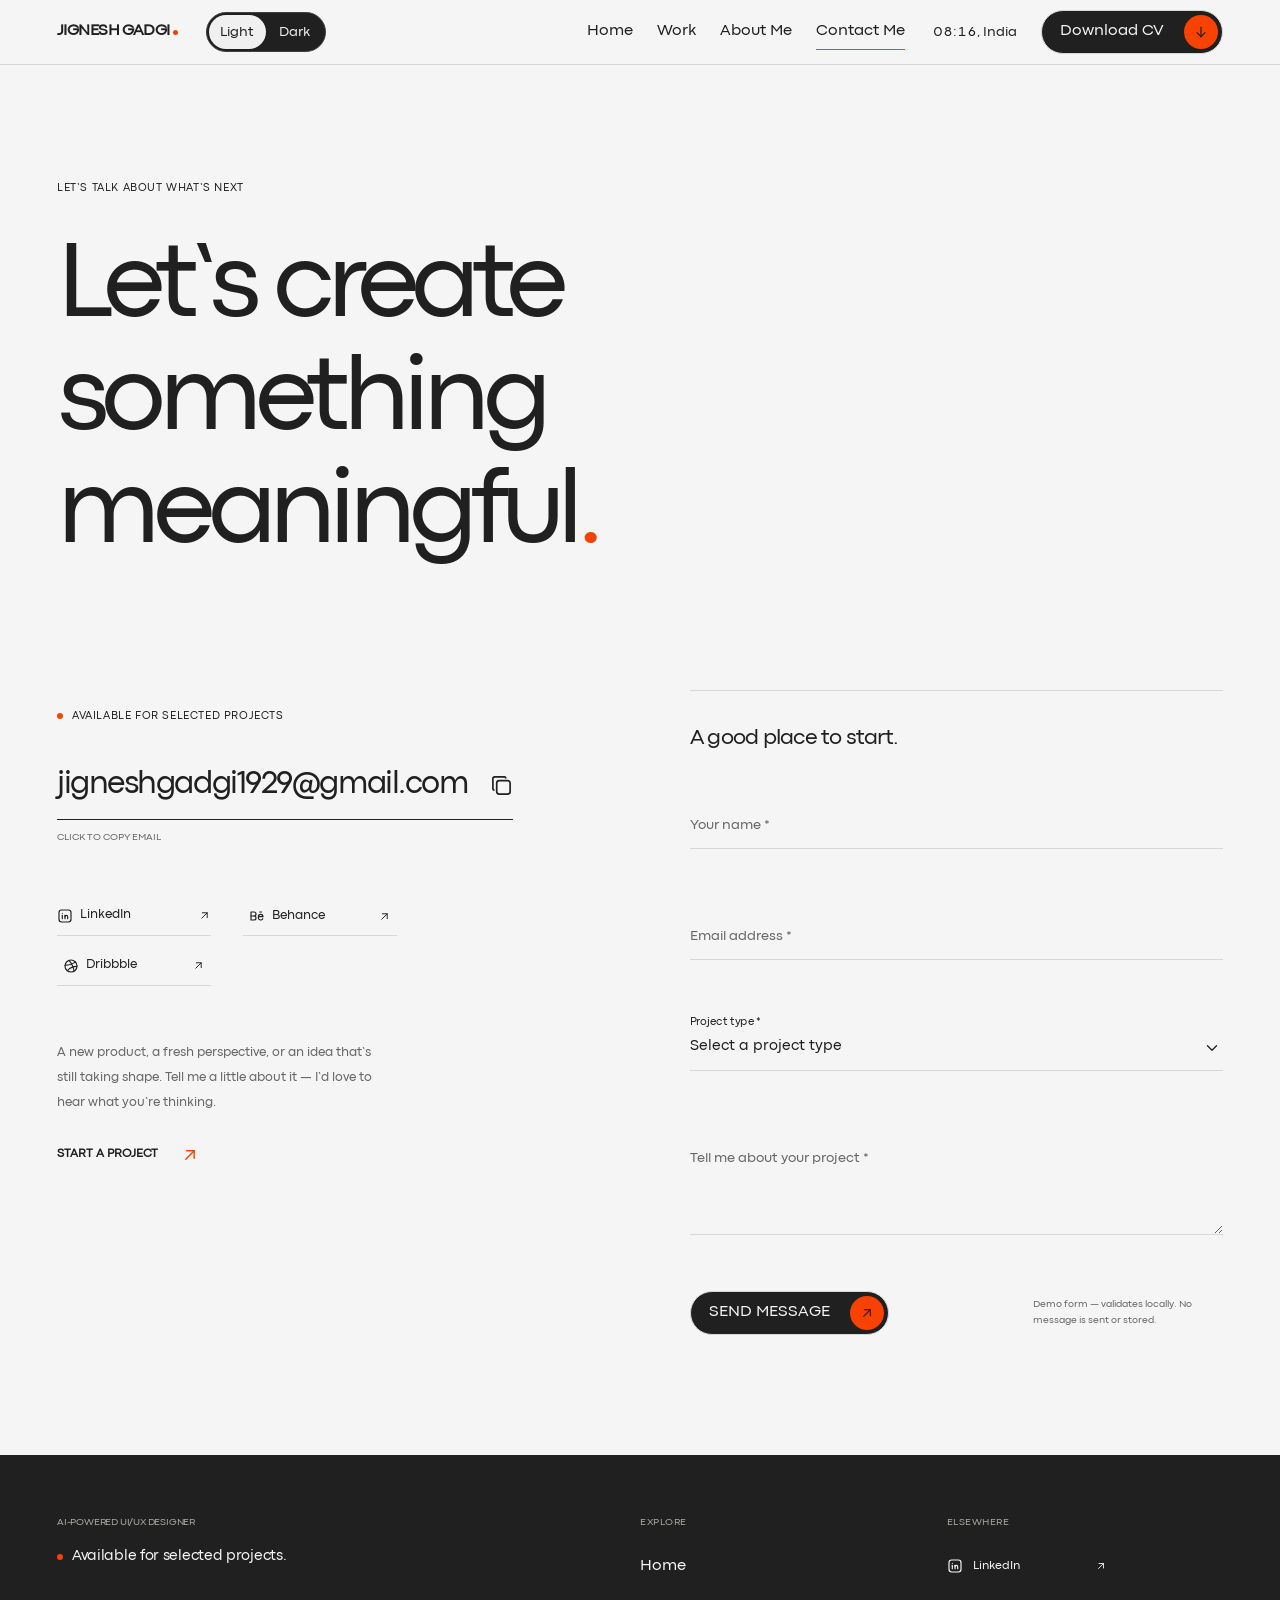
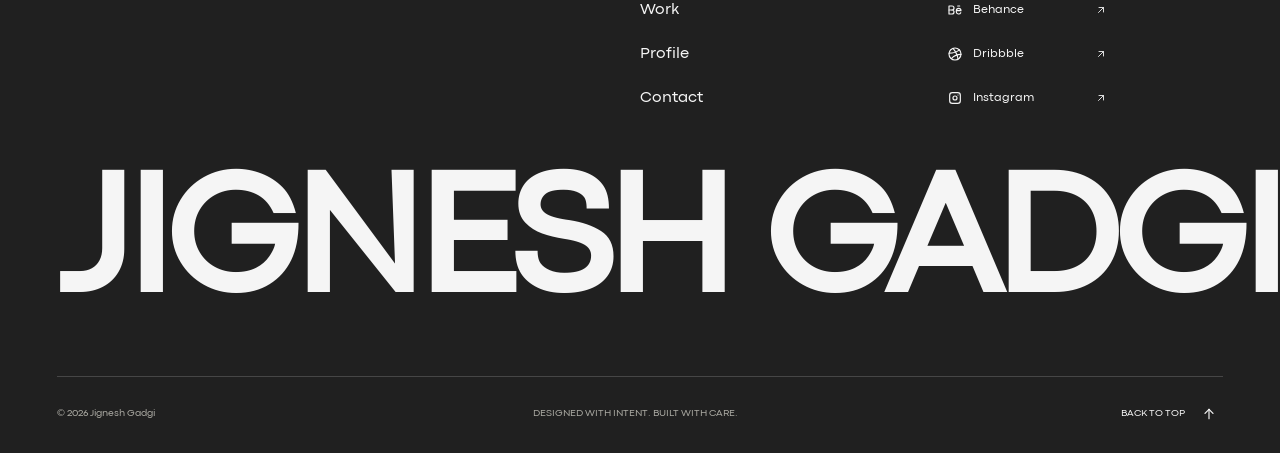
==== commit 06472e46: "Header" ====
--- a/contact.html
+++ b/contact.html
@@ -1,11 +1,13 @@
 ﻿<!doctype html>
-<html lang="en"><head><meta charset="utf-8"><meta name="viewport" content="width=device-width,initial-scale=1"><meta name="theme-color" content="#f5f4f0"><script src="js/theme.js"></script><title>Contact — Jignesh Gadgi</title><meta name="description" content="Have a product, website, or mobile experience in mind? Start a conversation with UI/UX designer Jignesh Gadgi."><link rel="canonical" href="https://example.com/contact.html"><meta property="og:type" content="website"><meta property="og:site_name" content="Jignesh Gadgi"><meta property="og:title" content="Contact — Jignesh Gadgi"><meta property="og:description" content="Have a product, website, or mobile experience in mind? Start a conversation with UI/UX designer Jignesh Gadgi."><meta property="og:url" content="https://example.com/contact.html"><meta property="og:image" content="https://example.com/assets/images/social-preview.png"><meta property="og:image:width" content="1200"><meta property="og:image:height" content="630"><meta name="twitter:card" content="summary_large_image"><meta name="twitter:title" content="Contact — Jignesh Gadgi"><meta name="twitter:description" content="Have a product, website, or mobile experience in mind? Start a conversation with UI/UX designer Jignesh Gadgi."><meta name="twitter:image" content="https://example.com/assets/images/social-preview.png"><link rel="icon" href="assets/icons/favicon.svg" type="image/svg+xml"><link rel="preload" href="assets/fonts/space-grotesk-latin.woff2" as="font" type="font/woff2" crossorigin><link rel="preload" href="assets/fonts/jetbrains-mono-latin.woff2" as="font" type="font/woff2" crossorigin><link rel="stylesheet" href="css/reset.css"><link rel="stylesheet" href="css/variables.css"><link rel="stylesheet" href="css/global.css"><link rel="stylesheet" href="css/navigation.css"><link rel="stylesheet" href="css/hero.css"><link rel="stylesheet" href="css/projects.css"><link rel="stylesheet" href="css/services.css"><link rel="stylesheet" href="css/profile.css"><link rel="stylesheet" href="css/contact.css"><link rel="stylesheet" href="css/footer.css"><link rel="stylesheet" href="css/responsive.css"><link rel="stylesheet" href="css/theme.css"><link rel="stylesheet" href="css/case-study.css"><link rel="stylesheet" href="css/icons.css"><link rel="stylesheet" href="css/selected-work.css">
+<html lang="en"><head><meta charset="utf-8"><meta name="viewport" content="width=device-width,initial-scale=1"><meta name="theme-color" content="#f5f5f5"><script src="js/theme.js"></script><title>Contact — Jignesh Gadgi</title><meta name="description" content="Have a product, website, or mobile experience in mind? Start a conversation with UI/UX designer Jignesh Gadgi."><link rel="canonical" href="https://example.com/contact.html"><meta property="og:type" content="website"><meta property="og:site_name" content="Jignesh Gadgi"><meta property="og:title" content="Contact — Jignesh Gadgi"><meta property="og:description" content="Have a product, website, or mobile experience in mind? Start a conversation with UI/UX designer Jignesh Gadgi."><meta property="og:url" content="https://example.com/contact.html"><meta property="og:image" content="https://example.com/assets/images/social-preview.png"><meta property="og:image:width" content="1200"><meta property="og:image:height" content="630"><meta name="twitter:card" content="summary_large_image"><meta name="twitter:title" content="Contact — Jignesh Gadgi"><meta name="twitter:description" content="Have a product, website, or mobile experience in mind? Start a conversation with UI/UX designer Jignesh Gadgi."><meta name="twitter:image" content="https://example.com/assets/images/social-preview.png"><link rel="preload" href="assets/fonts/CodecPro-Regular.ttf" as="font" type="font/ttf" crossorigin><link rel="icon" href="assets/icons/favicon.svg" type="image/svg+xml"><link rel="stylesheet" href="css/reset.css"><link rel="stylesheet" href="css/variables.css"><link rel="stylesheet" href="css/global.css"><link rel="stylesheet" href="css/hero.css"><link rel="stylesheet" href="css/projects.css"><link rel="stylesheet" href="css/services.css"><link rel="stylesheet" href="css/profile.css"><link rel="stylesheet" href="css/contact.css"><link rel="stylesheet" href="css/footer.css"><link rel="stylesheet" href="css/responsive.css"><link rel="stylesheet" href="css/case-study.css"><link rel="stylesheet" href="css/icons.css"><link rel="stylesheet" href="css/selected-work.css">
 <script type="application/ld+json">{"@context":"https://schema.org","@type":"Person","name":"Jignesh Gadgi","jobTitle":"AI-Powered UI/UX Designer","url":"https://example.com","sameAs":["https://www.linkedin.com/in/jignesh-ui-ux"],"knowsAbout":["User experience design","Product design","Design systems","Interaction design"]}</script>
-<script defer src="assets/vendor/gsap.min.js"></script><script defer src="assets/vendor/ScrollTrigger.min.js"></script><script defer src="js/content.js"></script><script defer src="js/utils.js"></script><script defer src="js/navigation.js"></script><script defer src="js/animations.js"></script><script defer src="js/cursor.js"></script><script defer src="js/scroll.js"></script><script defer src="js/projects.js"></script><script defer src="js/transitions.js"></script><script defer src="js/clock.js"></script><script defer src="js/main.js"></script><noscript><style>.theme-toggle{display:none}@media(max-width:767px){.menu-toggle{display:none}.desktop-nav{display:flex;gap:12px;margin:0}.desktop-nav .nav-link{font-size:10px}.header-inner{gap:12px}}</style></noscript></head>
+<script defer src="assets/vendor/gsap.min.js"></script><script defer src="assets/vendor/ScrollTrigger.min.js"></script><script defer src="js/content.js"></script><script defer src="js/utils.js"></script><script defer src="js/navigation.js"></script><script defer src="js/animations.js"></script><script defer src="js/cursor.js"></script><script defer src="js/scroll.js"></script><script defer src="js/projects.js"></script><script defer src="js/transitions.js"></script><script defer src="js/clock.js"></script><script defer src="js/main.js"></script><noscript><style>.site-header .theme-toggle,.site-header .menu-toggle{display:none}.site-header .desktop-nav{display:flex;gap:12px;margin-left:auto}@media(max-width:767px){.site-header .nav-link{font-size:11px}.site-header .wordmark{font-size:11px}.site-header .header-inner{gap:8px}}</style></noscript><link rel="stylesheet" href="css/navigation.css"><link rel="stylesheet" href="css/theme.css"></head>
 <body data-page="contact"><a class="skip-link" href="#main">Skip to content</a><div class="scroll-progress" aria-hidden="true"></div>
-  <header class="site-header"><div class="container header-inner"><a class="wordmark" href="index.html" aria-label="Jignesh Gadgi — Home">JIGNESH GADGI<span class="wordmark-dot" aria-hidden="true"></span></a>
-  <nav class="desktop-nav" aria-label="Main navigation"><a class="nav-link" href="work.html">Work</a><a class="nav-link" href="profile.html">Profile</a><a class="nav-link" href="contact.html" aria-current="page">Contact</a></nav>
-  <div class="header-tools"><p class="location-clock" data-location-clock aria-label="Local time in India"><time>--:--</time>, <span data-location>India</span></p><button class="theme-toggle" type="button" role="switch" aria-checked="false" aria-label="Dark mode" data-theme-toggle><span class="theme-track" aria-hidden="true"><span class="theme-thumb"></span></span></button><button class="header-cv" type="button" data-cv-unavailable title="CV coming soon">Download CV<svg aria-hidden="true" focusable="false"
+  <header class="site-header"><div class="container header-inner">
+    <a class="wordmark" href="index.html" aria-label="Jignesh Gadgi — Home">JIGNESH GADGI<span class="wordmark-dot" aria-hidden="true"></span></a>
+    <div class="theme-toggle" role="group" aria-label="Color theme"><button type="button" data-theme-mode="light" aria-pressed="true">Light</button><button type="button" data-theme-mode="dark" aria-pressed="false">Dark</button></div>
+    <nav class="desktop-nav" aria-label="Main navigation"><a class="nav-link" href="index.html">Home</a><a class="nav-link" href="work.html">Work</a><a class="nav-link" href="profile.html">About Me</a><a class="nav-link" href="contact.html" aria-current="page">Contact Me</a></nav>
+    <div class="header-tools"><p class="location-clock" data-location-clock aria-label="Local time in India"><time>--:--</time>, <span data-location>India</span></p><button class="header-cv" type="button" data-cv-unavailable title="CV coming soon">Download CV<svg aria-hidden="true" focusable="false"
   xmlns="http://www.w3.org/2000/svg"
   width="24"
   height="24"
@@ -22,7 +24,7 @@
   <path d="M18 13l-6 6" />
   <path d="M6 13l6 6" />
 </svg></button></div>
-  <button class="menu-toggle" type="button" aria-expanded="false" aria-controls="mobile-menu" aria-label="Open navigation menu"><span class="menu-plus" aria-hidden="true"><svg aria-hidden="true" focusable="false"
+    <button class="menu-toggle" type="button" aria-expanded="false" aria-controls="mobile-menu" aria-label="Open navigation menu"><span class="menu-plus" aria-hidden="true"><svg aria-hidden="true" focusable="false"
   xmlns="http://www.w3.org/2000/svg"
   width="24"
   height="24"
@@ -37,8 +39,9 @@
   <path stroke="none" d="M0 0h24v24H0z" fill="none"/>
   <path d="M12 5l0 14" />
   <path d="M5 12l14 0" />
-</svg></span> MENU</button></div></header>
-  <div class="mobile-menu" id="mobile-menu" hidden><nav aria-label="Mobile navigation"><a class="mobile-link" href="work.html"><span>Work</span><span class="eyebrow">01</span></a><a class="mobile-link" href="profile.html"><span>Profile</span><span class="eyebrow">02</span></a><a class="mobile-link" href="contact.html" aria-current="page"><span>Contact</span><span class="eyebrow">03</span></a></nav><div class="mobile-menu-bottom"><p class="eyebrow"><span class="dot"></span>AVAILABLE FOR<br>SELECTED PROJECTS</p><p class="eyebrow">THOUGHTFUL DESIGN.<br>HUMAN AT HEART.</p></div></div><div class="page-wipe" aria-hidden="true">JG.</div><div class="cursor" aria-hidden="true"></div><main id="main" tabindex="-1"><section class="page-intro contact-intro container"><p class="eyebrow ">LET’S TALK ABOUT WHAT’S NEXT</p><h1 class="contact-title"><span class="line-mask"><span class="line-inner">Let’s create</span></span><span class="line-mask"><span class="line-inner">something</span></span><span class="line-mask"><span class="line-inner">meaningful<span style="color:var(--accent)">.</span></span></span></h1></section><div class="contact-layout container"><section class="contact-aside" aria-label="Contact details"><p class="eyebrow "><span class="dot" style="background:var(--accent)"></span>AVAILABLE FOR SELECTED PROJECTS</p><button class="email-button" type="button" data-copy-email data-cursor="COPY" aria-label="Copy email address jigneshgadgi1929@gmail.com">jigneshgadgi1929@gmail.com<svg aria-hidden="true" focusable="false"
+</svg></span></button>
+  </div></header>
+  <div class="mobile-menu" id="mobile-menu" hidden><nav aria-label="Mobile navigation"><a class="mobile-link" href="index.html"><span>Home</span><span class="eyebrow">01</span></a><a class="mobile-link" href="work.html"><span>Work</span><span class="eyebrow">02</span></a><a class="mobile-link" href="profile.html"><span>About Me</span><span class="eyebrow">03</span></a><a class="mobile-link" href="contact.html" aria-current="page"><span>Contact Me</span><span class="eyebrow">04</span></a></nav><div class="mobile-menu-bottom"><p class="eyebrow"><span class="dot"></span>AVAILABLE FOR<br>SELECTED PROJECTS</p><p class="eyebrow">THOUGHTFUL DESIGN.<br>HUMAN AT HEART.</p></div></div><div class="page-wipe" aria-hidden="true">JG.</div><div class="cursor" aria-hidden="true"></div><main id="main" tabindex="-1"><section class="page-intro contact-intro container"><p class="eyebrow ">LET’S TALK ABOUT WHAT’S NEXT</p><h1 class="contact-title"><span class="line-mask"><span class="line-inner">Let’s create</span></span><span class="line-mask"><span class="line-inner">something</span></span><span class="line-mask"><span class="line-inner">meaningful<span style="color:var(--accent)">.</span></span></span></h1></section><div class="contact-layout container"><section class="contact-aside" aria-label="Contact details"><p class="eyebrow "><span class="dot" style="background:var(--accent)"></span>AVAILABLE FOR SELECTED PROJECTS</p><button class="email-button" type="button" data-copy-email data-cursor="COPY" aria-label="Copy email address jigneshgadgi1929@gmail.com">jigneshgadgi1929@gmail.com<svg aria-hidden="true" focusable="false"
   xmlns="http://www.w3.org/2000/svg"
   width="24"
   height="24"
--- a/css/variables.css
+++ b/css/variables.css
@@ -1,18 +1,17 @@
-﻿@font-face { font-family: 'Space Grotesk'; src: url('../assets/fonts/space-grotesk-latin.woff2') format('woff2'); font-weight: 300 700; font-style: normal; font-display: swap; }
-@font-face { font-family: 'JetBrains Mono'; src: url('../assets/fonts/jetbrains-mono-latin.woff2') format('woff2'); font-weight: 100 800; font-style: normal; font-display: swap; }
-
+@font-face { font-family: 'Codec Pro'; src: url('../assets/fonts/CodecPro-Regular.ttf') format('truetype'); font-weight: 400; font-style: normal; font-display: swap; }
+@font-face { font-family: 'Codec Pro'; src: url('../assets/fonts/CodecPro-Italic.ttf') format('truetype'); font-weight: 400; font-style: italic; font-display: swap; }
 :root {
-    --font-heading: 'Space Grotesk', Arial, Helvetica, sans-serif;
-    --font-body: 'JetBrains Mono', 'Courier New', monospace;
-    --ink: #111;
-    --paper: #fff;
-    --secondary: #fff;
-    --muted: #676760;
-    --line: #d2d1ca;
+    --font-heading: 'Codec Pro', Arial, Helvetica, sans-serif;
+    --font-body: 'Codec Pro', Arial, Helvetica, sans-serif;
+    --ink: #202020;
+    --paper: #f5f5f5;
+    --secondary: #eaeaea;
+    --muted: #666666;
+    --line: #d7d7d7;
     --accent: #f94200;
     --container: 1440px;
     --gutter: clamp(24px, 4.45vw, 64px);
     --grid-columns: 12;
     --section-space: 120px;
-    --ease: cubic-bezier(.22, 1, .36, 1)
+    --ease: cubic-bezier(.22, 1, .36, 1);
 }
--- a/css/profile.css
+++ b/css/profile.css
@@ -187,7 +187,7 @@
 .stats-heading .dot { width: 10px; height: 10px; border-radius: 3px; }
 .stats-heading h2 { font-size: clamp(32px, 3.8vw, 54px); font-weight: 500; letter-spacing: -.045em; line-height: 1.15; }
 .stats-cards { display: grid; grid-template-columns: repeat(3, minmax(0, 1fr)); gap: 32px; }
-.stats-card { background: #fff; padding: 32px 28px; min-width: 0; }
+.stats-card { background: var(--secondary); padding: 32px 28px; min-width: 0; }
 .stats-value { font-family: var(--font-heading); font-size: clamp(64px, 7.3vw, 104px); font-weight: 600; letter-spacing: -.055em; line-height: 1.1; margin: 12px 0 36px; }
 .stats-card-copy { border-top: 1px solid var(--line); padding-top: 28px; }
 .stats-card h3 { font-size: clamp(21px, 2vw, 28px); line-height: 1.2; font-weight: 500; letter-spacing: -.04em; margin-bottom: 12px; }
--- a/css/navigation.css
+++ b/css/navigation.css
@@ -1 +1,51 @@
-.site-header{position:fixed;top:0;left:0;width:100%;z-index:100;transition:background .35s,border-color .35s;border-bottom:1px solid transparent}.site-header.scrolled{background:rgb(245 244 240 / 97%);border-color:var(--line)}.header-inner{height:88px;display:flex;align-items:center;justify-content:space-between;gap:28px}.wordmark{font-size:13px;font-weight:800;letter-spacing:-.035em;white-space:nowrap}.wordmark-dot{display:inline-block;width:5px;height:5px;background:var(--ink);margin-left:3px}.desktop-nav{display:flex;align-items:center;gap:32px;margin-left:auto;margin-right:70px}.nav-link{position:relative;padding:5px 0;font-size:12px;transition:opacity .3s,transform .3s}.nav-link:hover{transform:translateY(-2px)}.nav-link[aria-current=page]::after{transform:scaleX(1)}.availability{font-size:9px;white-space:nowrap}.availability .dot{background:#4f8b40;box-shadow:none;width:5px;height:5px}.menu-toggle{display:none;align-items:center;gap:10px;font-size:11px;letter-spacing:.06em;min-height:44px}.menu-plus{font-size:24px;display:inline-block;transition:transform .4s}.menu-toggle[aria-expanded=true] .menu-plus{transform:rotate(45deg)}.mobile-menu{display:none;position:fixed;inset:0;z-index:99;background:var(--ink);color:var(--paper);padding:125px var(--gutter) 32px;flex-direction:column;justify-content:space-between}.mobile-menu[hidden]{display:none!important}.mobile-menu nav{display:flex;flex-direction:column}.mobile-link{display:flex;align-items:center;justify-content:space-between;font-size:clamp(45px,10vw,76px);line-height:1.4;letter-spacing:-.055em;border-bottom:1px solid #ffffff26}.mobile-link .eyebrow{font-size:11px;opacity:.4}.mobile-menu-bottom{display:flex;justify-content:space-between;gap:20px}.menu-open .site-header{color:var(--paper);background:transparent;border-color:transparent}.menu-open .wordmark-dot{background:var(--paper)}
+.site-header { position: fixed; inset: 0 0 auto; z-index: 100; background: var(--header-background); border-bottom: 1px solid var(--line); transition: background .25s, border-color .25s; }
+.site-header.scrolled { background: var(--header-background); backdrop-filter: blur(16px); }
+.header-inner { height: 64px; display: flex; align-items: center; gap: 28px; }
+.wordmark { flex-shrink: 0; font-size: 16px; font-weight: 600; letter-spacing: -.035em; white-space: nowrap; }
+.wordmark-dot { display: inline-block; width: 5px; height: 5px; border-radius: 50%; background: var(--accent); margin-left: 3px; }
+.theme-toggle { position: relative; display: flex; flex-shrink: 0; align-items: center; width: 120px; height: 40px; padding: 2px; border: 1px solid #424242; border-radius: 100px; background: #202020; isolation: isolate; }
+.theme-toggle::before { content: ''; position: absolute; inset: 2px auto 2px 2px; width: calc(50% - 2px); z-index: -1; border-radius: inherit; background: #f0f0f0; transition: transform .35s var(--ease); }
+.theme-toggle button { flex: 1; height: 100%; padding: 0; border-radius: inherit; color: #f0f0f0; font-size: 14px; line-height: 1; transition: color .25s; }
+.theme-toggle button[aria-pressed='true'] { color: #202020; }
+[data-theme='dark'] .theme-toggle::before { transform: translateX(100%); }
+.desktop-nav { display: flex; align-items: center; gap: 24px; margin-left: auto; margin-right: 0; }
+.nav-link { position: relative; padding: 5px 0; font-size: 16px; white-space: nowrap; }
+.nav-link[aria-current='page']::after { transform: scaleX(1); }
+.header-tools { display: flex; align-items: center; gap: 24px; }
+.location-clock { font-size: 14px; white-space: nowrap; font-variant-numeric: tabular-nums; }
+.header-cv { flex-shrink: 0; }
+.menu-toggle { display: none; align-items: center; justify-content: center; width: 40px; height: 40px; padding: 0; flex-shrink: 0; border-radius: 50%; background: var(--ink); color: var(--paper); }
+.menu-plus { display: inline-flex; transition: transform .3s; }
+.menu-toggle[aria-expanded='true'] .menu-plus { transform: rotate(45deg); }
+.mobile-menu { display: flex; position: fixed; inset: 0; z-index: 99; background: var(--paper); color: var(--ink); padding: 145px var(--gutter) 32px; overflow-y: auto; flex-direction: column; justify-content: space-between; }
+.mobile-menu[hidden] { display: none !important; }
+.mobile-menu nav { display: flex; flex-direction: column; }
+.mobile-link { display: flex; align-items: center; justify-content: space-between; font-size: clamp(38px, 8vw, 65px); line-height: 1.4; letter-spacing: -.04em; border-bottom: 1px solid var(--line); }
+.mobile-link[aria-current='page'] { color: var(--accent); }
+.mobile-link .eyebrow { font-size: 12px; color: var(--muted); }
+.mobile-menu-bottom { display: flex; justify-content: space-between; gap: 20px; margin-top: 32px; }
+@media(max-width:1150px) and (min-width:1100px) {
+  .header-inner { gap: 18px; }
+  .desktop-nav { gap: 18px; margin-right: 0; }
+  .header-tools { gap: 18px; }
+}
+@media(max-width:1099px) {
+  .header-inner { height: 112px; gap: 20px; padding-bottom: 44px; }
+  .desktop-nav { display: none; }
+  .theme-toggle { margin-left: auto; }
+  .menu-toggle { display: inline-flex; }
+  .header-tools { position: absolute; inset: 64px var(--gutter) auto; justify-content: space-between; }
+}
+@media(max-width:767px) {
+  .header-inner { gap: 12px; }
+  .wordmark { font-size: 14px; }
+  .theme-toggle { width: 108px; height: 38px; }
+  .theme-toggle button { font-size: 13px; }
+  .location-clock { font-size: 13px; }
+}
+@media(max-width:360px) {
+  .header-inner { gap: 8px; }
+  .wordmark { font-size: 12px; }
+  .theme-toggle { width: 96px; }
+  .menu-toggle { width: 36px; height: 36px; }
+}
--- a/css/theme.css
+++ b/css/theme.css
@@ -1,142 +1,80 @@
-﻿/* Body typography also applies to controls and metadata. */
+/* Shared colors and type, including controls and metadata. */
 body, button, input, textarea, select, .eyebrow, .section-index,
-.project-number, .cursor, .quote-mark, .profile-art-visual::after {
-  font-family: var(--font-body);
-}
+.project-number, .cursor, .quote-mark, .profile-art-visual::after { font-family: var(--font-body); }
 :root {
   --font-sans: var(--font-heading);
   --accent: #f94200;
-  --accent-hover: #e53c00;
-  --on-accent: #fff;
-  --header-background: rgb(255 255 255 / 97%);
-  --surface-inverse: #111;
-  --text-inverse: #fff;
+  --accent-hover: #e83e00;
+  --on-accent: #202020;
+  --header-background: rgb(245 245 245 / 96%);
+  --surface-inverse: #202020;
+  --text-inverse: #f5f5f5;
 }
 :root[data-theme='dark'] {
-  --ink: #f1f0e9;
-  --paper: #151515;
-  --secondary: #242421;
-  --muted: #afafa6;
-  --line: #3d3d37;
-  --header-background: rgb(21 21 21 / 97%);
+  --ink: #f0f0f0;
+  --paper: #171717;
+  --secondary: #262626;
+  --muted: #adadad;
+  --line: #3c3c3c;
+  --header-background: rgb(23 23 23 / 96%);
 }
 ::selection { background: var(--accent); color: var(--on-accent); }
 :focus-visible { outline-color: var(--accent); }
-.site-header.scrolled { background: var(--header-background); }
-.button-primary, .button-primary:hover, .button-secondary:hover,
-.view-toggle button[aria-pressed='true'], .project-open, .success-mark {
-  background: var(--accent);
-  color: var(--on-accent);
-  border-color: var(--accent);
-}
-.button-primary:hover { background: var(--accent-hover); border-color: var(--accent-hover); }
-.button-secondary { border-color: var(--accent); }
 .text-link::after, .nav-link::after { background: var(--accent); }
 .text-link > .arrow, .email-button > .arrow { color: var(--accent); }
 .text-link:hover, .email-button:hover { text-decoration-color: var(--accent); }
-.contact-band-link > .arrow {
-  background: var(--accent); color: var(--on-accent); border-color: var(--accent);
-}
-.contact-band-link:hover > .arrow { background: var(--accent-hover); }
+.view-toggle button[aria-pressed='true'], .project-open, .success-mark,
+.contact-band-link > .arrow { background: var(--accent); color: var(--on-accent); border-color: var(--accent); }
 .cursor.is-label { background: var(--accent); color: var(--on-accent); }
-.dot { background: var(--accent); box-shadow: none; }
-.scroll-progress { background: var(--accent); }
-.site-footer, .mobile-menu, .page-wipe, .loader {
-  background: var(--surface-inverse); color: var(--text-inverse);
-}
+.dot, .scroll-progress { background: var(--accent); box-shadow: none; }
+.site-footer, .page-wipe, .loader { background: var(--surface-inverse); color: var(--text-inverse); }
 .site-footer .back-top { color: var(--text-inverse); }
-.menu-open .site-header { color: var(--text-inverse); background: transparent; }
-.menu-open .wordmark-dot { background: var(--text-inverse); }
 .profile-art { background: var(--secondary); }
 .profile-art-visual { background: var(--surface-inverse); color: var(--text-inverse); }
 .skill-item:hover { color: var(--ink); }
 .field-error { color: #be340e; }
 [data-theme='dark'] .field-error { color: #ff9874; }
 [data-theme='dark'] .form-field [aria-invalid='true'] { border-color: #ff9874; }
-.toast { background: var(--ink); color: var(--paper); }
-.header-tools { display: flex; gap: 22px; align-items: center; }
-.header-cv, .hero-actions .button-primary { display: inline-flex; align-items: center; justify-content: center; gap: 8px; flex-shrink: 0; min-height: 44px; padding: 11px 16px; border: 0; border-radius: 100px; background: var(--accent); color: var(--on-accent); font-size: 16px; font-weight: 500; letter-spacing: normal; white-space: nowrap; transition: background .2s; }
-.header-cv:hover, .hero-actions .button-primary:hover { background: var(--accent-hover); }
-.header-cv .tabler-icon, .hero-actions .button-primary .tabler-icon { width: 16px; height: 16px; }
-@media (min-width: 1024px) and (max-width: 1200px) {
-  .header-inner { gap: 16px; }
-  .header-tools { gap: 12px; }
-  .desktop-nav { gap: 20px; margin-right: 0; }
+.toast, .skip-link { background: var(--ink); color: var(--paper); }
+
+/* Reference-style pill with an orange circular arrow. */
+.button, .header-cv, .preview-cta {
+  --cta-icon-size: 34px;
+  position: relative; display: inline-flex; align-items: center; justify-content: space-between;
+  gap: 20px; min-height: 44px; padding: 4px 4px 4px 18px;
+  border: 1px solid var(--line); border-radius: 100px;
+  background: var(--ink); color: var(--paper);
+  font-size: 16px; font-weight: 400; line-height: 1.2; letter-spacing: 0; white-space: nowrap;
+  transition: background .25s, color .25s, border-color .25s;
 }
-@media (max-width: 1023px) {
-  .header-cv { position: absolute; right: var(--gutter); top: 66px; min-height: 32px; padding: 6px 12px; font-size: 11px; }
+.button > .arrow, .header-cv > .tabler-icon, .preview-cta > .preview-icon {
+  display: grid; place-items: center; flex: 0 0 var(--cta-icon-size);
+  width: var(--cta-icon-size); height: var(--cta-icon-size); border-radius: 50%;
+  background: var(--accent); color: var(--on-accent); transition: background .25s;
 }
-.desktop-nav { margin-right: 20px; }
-.location-clock { font-size: 14px; white-space: nowrap; letter-spacing: -.025em; font-variant-numeric: tabular-nums; }
-.theme-toggle {
-  display: inline-flex; align-items: center; justify-content: center;
-  flex-shrink: 0; width: 56px; min-height: 44px; padding: 0; color: inherit;
+.header-cv > .tabler-icon { padding: 9px; }
+.button > .arrow > .tabler-icon, .preview-cta .preview-icon > .tabler-icon { width: 16px; height: 16px; }
+.button:is(:hover, :focus-visible), .header-cv:is(:hover, :focus-visible), .preview-cta:is(:hover, :focus-visible) {
+  background: var(--paper); color: var(--ink); border-color: var(--ink);
 }
-.theme-track { width: 54px; height: 30px; padding: 4px; border: 1px solid var(--line); border-radius: 25px; display: block; }
-.theme-thumb { display: block; width: 20px; height: 20px; border-radius: 50%; background: var(--ink); transition: transform .3s var(--ease), background .3s; }
-[data-theme='dark'] .theme-thumb { transform: translateX(24px); }
-.menu-open .theme-track { border-color: #5b5b56; }
-.menu-open .theme-thumb { background: var(--text-inverse); }
+.button:hover .arrow { transform: none; }
+.preview-cta { --cta-icon-size: 48px; min-height: 58px; font-size: 18px; gap: 24px; padding-left: 22px; }
+.preview-cta::before { content: none; }
+.preview-cta > .preview-icon { order: 1; }
+.contact-cta { box-shadow: none; }
+
+/* Retain the existing page spacing and responsive heading sizes. */
 .hero-topline { margin-bottom: 42px; }
 .hero-title .line-mask { padding-right: .12em; margin-right: -.12em; }
-@media(max-width:1023px) {
-  .header-inner { gap: 18px; }
-  .desktop-nav { gap: 20px; margin-right: 0; }
-  .header-tools { gap: 13px; }
-  .location-clock { font-size: 12px; }
+@media(max-width:1150px) {
+  .hero-actions .button { padding: 4px 4px 4px 18px; gap: 20px; font-size: 16px; }
+}
+@media(max-width:1099px) {
+  .header-tools .header-cv { min-height: 36px; --cta-icon-size: 26px; font-size: 14px; }
+  .header-cv > .tabler-icon { padding: 6px; }
 }
 @media(max-width:767px) {
-  .header-inner { gap: 12px; flex-wrap: wrap; height: 92px; align-content: center; row-gap: 0; }
-  .header-tools { margin-left: auto; gap: 9px; }
-  .header-tools .location-clock { position: absolute; left: var(--gutter); top: 68px; font-size: 11px; }
-  .theme-toggle { width: 48px; }
-  .theme-track { width: 46px; height: 26px; padding: 3px; }
-  .theme-thumb { width: 18px; height: 18px; }
-  [data-theme='dark'] .theme-thumb { transform: translateX(20px); }
-  .menu-toggle { margin-left: 5px; }
   .hero-topline { margin-bottom: 45px; }
   .hero { padding-top: 155px; }
   .hero-title { font-size: clamp(34px, 10.8vw, 77px); letter-spacing: -.055em; }
 }
-@media (max-width: 1023px) {
-  .header-inner { height: 104px; padding-bottom: 32px; }
-}
-@media (max-width: 767px) {
-  .header-tools .location-clock { top: 76px; }
-}
-
-/* Keep header labels readable at every breakpoint. */
-.site-header .wordmark,
-.site-header .nav-link,
-.site-header .location-clock,
-.site-header .header-cv,
-.site-header .menu-toggle { font-size: 16px; }
-
-@media (max-width: 360px) {
-  .header-inner { gap: 8px; row-gap: 0; }
-  .menu-toggle { margin-left: 0; }
-}
-
-/* Use one spacing rhythm for navigation and header controls. */
-@media (min-width: 1100px) {
-  .header-inner { gap: 24px; }
-  .desktop-nav { gap: 24px; margin-right: 0; }
-  .header-tools { gap: 16px; }
-}
-@media (min-width: 768px) and (max-width: 1099px) {
-  .header-inner { height: 112px; padding-bottom: 40px; gap: 24px; }
-  .desktop-nav { gap: 24px; margin-right: 0; }
-  .header-tools { gap: 16px; }
-  .header-tools .location-clock { position: absolute; left: var(--gutter); top: 76px; }
-  .header-cv { position: absolute; right: var(--gutter); top: 68px; min-height: 32px; padding: 6px 12px; }
-}
-@media (max-width: 767px) {
-  .header-inner { flex-wrap: nowrap; gap: 12px; height: 112px; padding-bottom: 40px; }
-  .header-tools { gap: 12px; }
-  .menu-toggle { margin-left: 0; padding: 0; gap: 8px; }
-  .header-cv { top: 68px; }
-  .header-tools .location-clock { top: 76px; }
-}
-@media (max-width: 360px) {
-  .header-inner { gap: 8px; }
-}
